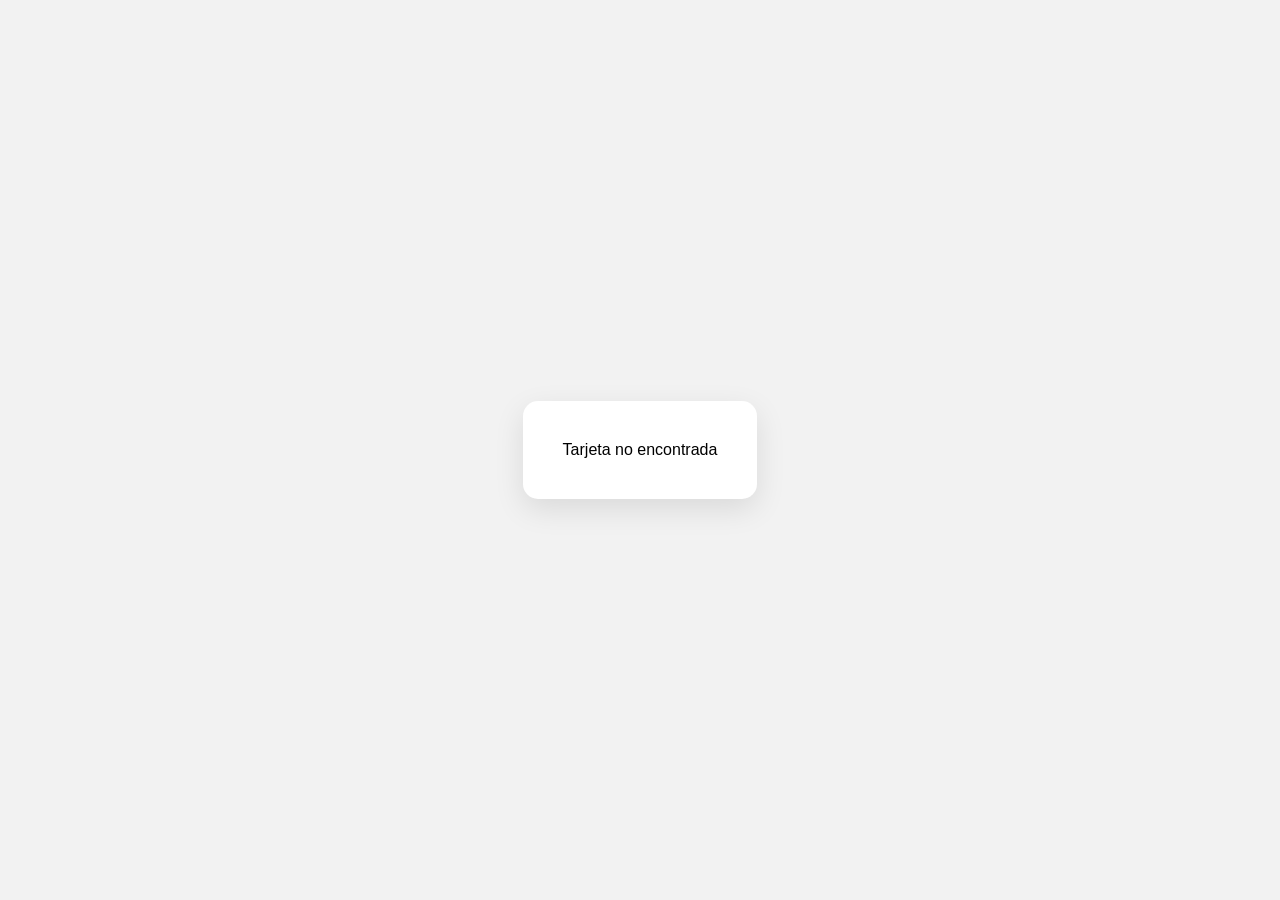
==== index.html @ 9463a4be "Create index.html for displaying user cards Initial HTML structure for a card display with dynamic c" ====
<!DOCTYPE html>
<html lang="es">
<head>
<meta charset="UTF-8">
<title>Tarjeta</title>

<style>
body{
font-family:Arial;
background:#f2f2f2;
display:flex;
justify-content:center;
align-items:center;
height:100vh;
margin:0;
}

.card{
background:white;
padding:40px;
border-radius:15px;
box-shadow:0 10px 30px rgba(0,0,0,0.1);
text-align:center;
}
</style>

</head>

<body>

<div class="card" id="card">
Cargando tarjeta...
</div>

<script>

const personas = {

"001":{
nombre:"Ana",
telefono:"+52 656 1111111"
},

"002":{
nombre:"Maria",
telefono:"+52 656 2222222"
},

"003":{
nombre:"Luisa",
telefono:"+52 656 3333333"
}

}

const params = new URLSearchParams(window.location.search)
const id = params.get("id")

const card = document.getElementById("card")

if(personas[id]){
card.innerHTML = `
<h1>${personas[id].nombre}</h1>
<p>${personas[id].telefono}</p>
`
}else{
card.innerHTML = "Tarjeta no encontrada"
}

</script>

</body>
</html>
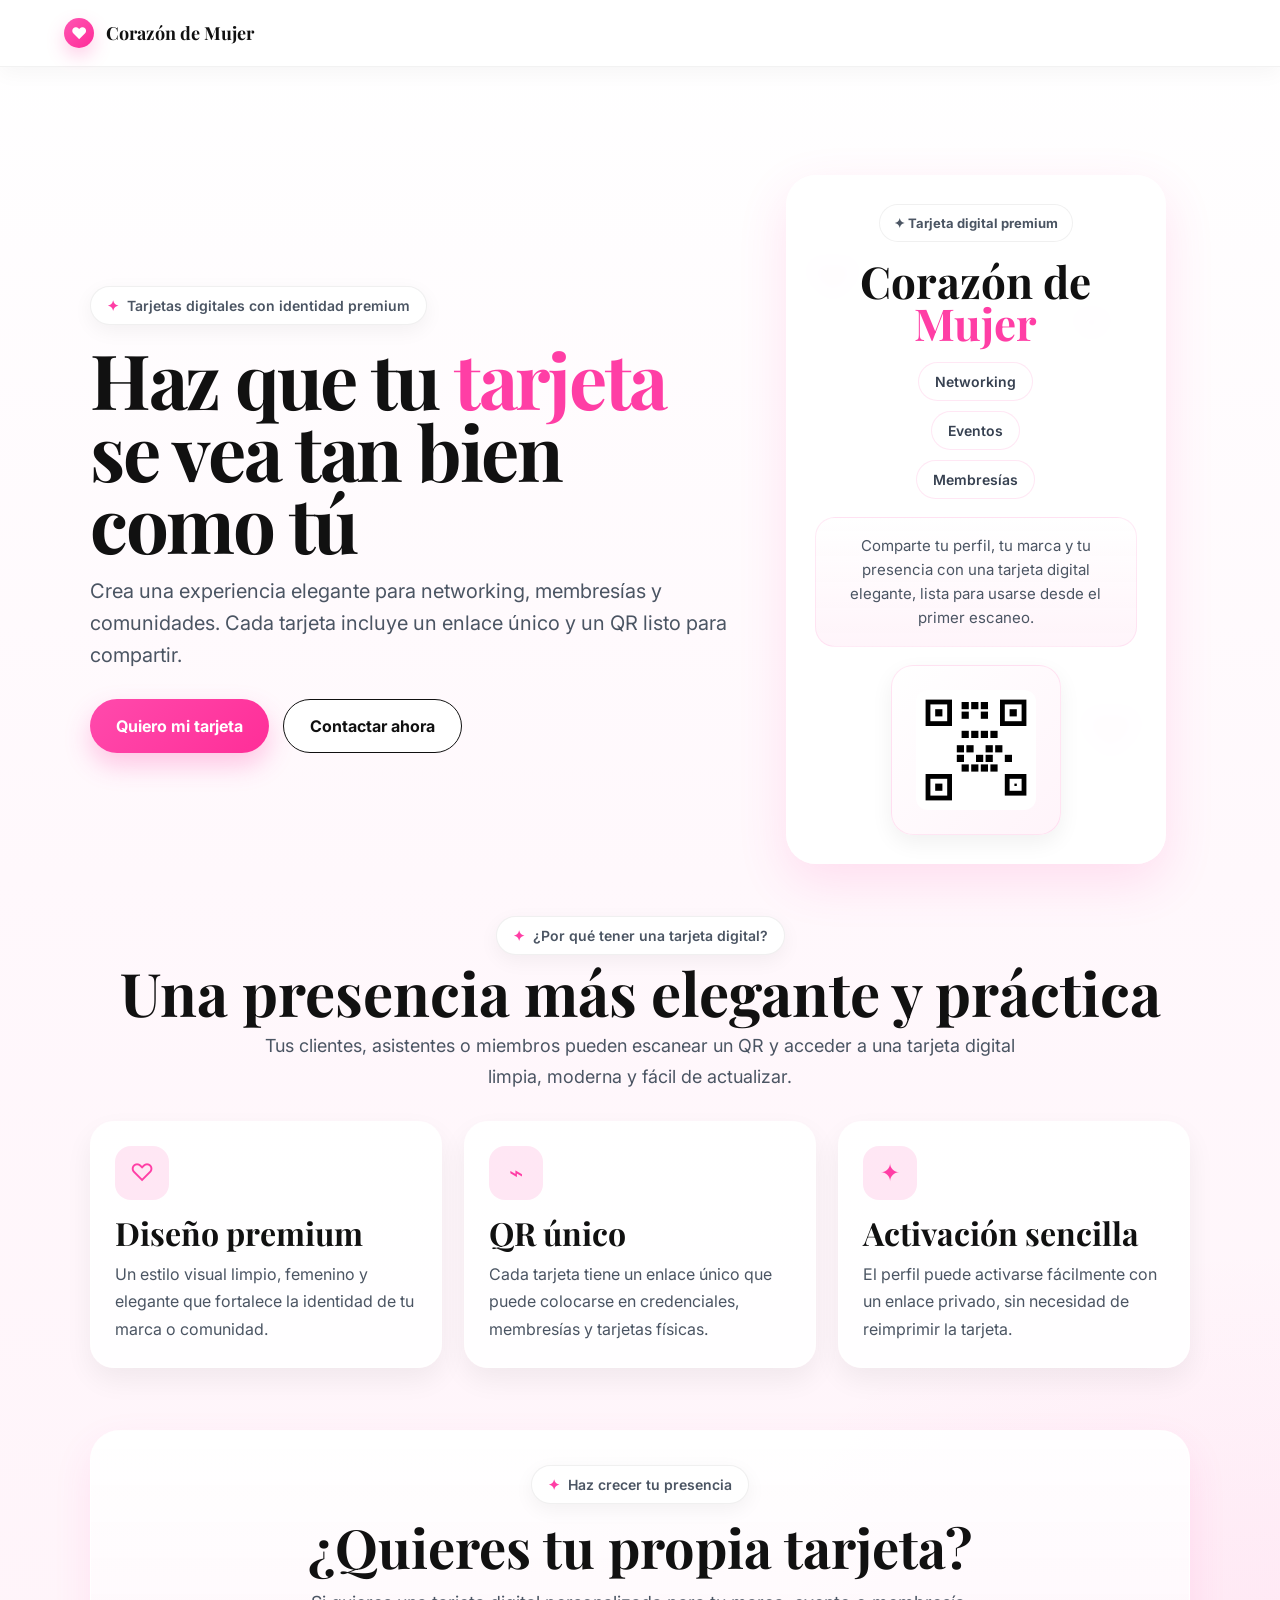
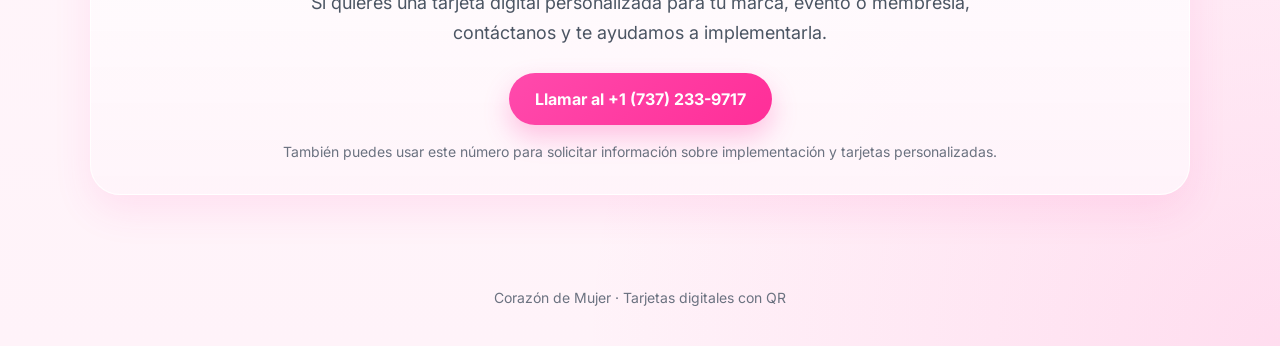
==== commit bc007bf4: "Update index.html with new styles and content" ====
--- a/index.html
+++ b/index.html
@@ -1,73 +1,449 @@
 <!DOCTYPE html>
 <html lang="es">
 <head>
-<meta charset="UTF-8">
-<title>Tarjeta</title>
-
-<style>
-body{
-font-family:Arial;
-background:#f2f2f2;
-display:flex;
-justify-content:center;
-align-items:center;
-height:100vh;
-margin:0;
-}
-
-.card{
-background:white;
-padding:40px;
-border-radius:15px;
-box-shadow:0 10px 30px rgba(0,0,0,0.1);
-text-align:center;
-}
-</style>
-
+  <meta charset="UTF-8" />
+  <meta name="viewport" content="width=device-width, initial-scale=1.0" />
+  <title>Corazón de Mujer | Tarjetas digitales</title>
+  <link rel="stylesheet" href="./style.css" />
+  <style>
+    .landing-hero {
+      padding: 60px 0 24px;
+    }
+
+    .landing-grid {
+      display: grid;
+      grid-template-columns: 1.2fr 0.8fr;
+      gap: 28px;
+      align-items: center;
+    }
+
+    .hero-copy {
+      text-align: left;
+    }
+
+    .hero-copy .eyebrow {
+      margin-bottom: 18px;
+    }
+
+    .hero-copy .hero-title {
+      margin: 0 0 16px;
+    }
+
+    .hero-copy .hero-subtitle {
+      margin: 0;
+      max-width: 640px;
+    }
+
+    .hero-actions {
+      margin-top: 28px;
+      display: flex;
+      flex-wrap: wrap;
+      gap: 14px;
+    }
+
+    .hero-panel {
+      position: relative;
+      min-height: 460px;
+      display: flex;
+      align-items: center;
+      justify-content: center;
+    }
+
+    .floating-heart {
+      position: absolute;
+      font-size: 58px;
+      color: rgba(255, 62, 165, 0.16);
+      user-select: none;
+      pointer-events: none;
+    }
+
+    .heart-1 { top: 10%; left: 10%; }
+    .heart-2 { bottom: 14%; right: 12%; }
+    .heart-3 { top: 18%; right: 18%; font-size: 42px; }
+
+    .preview-card {
+      width: 100%;
+      max-width: 380px;
+      background: rgba(255,255,255,0.92);
+      border: 1px solid rgba(255,255,255,0.9);
+      border-radius: 30px;
+      box-shadow: 0 18px 50px rgba(255, 62, 165, 0.14);
+      padding: 28px;
+      text-align: center;
+      backdrop-filter: blur(10px);
+    }
+
+    .preview-badge {
+      display: inline-flex;
+      align-items: center;
+      gap: 8px;
+      background: white;
+      border: 1px solid rgba(0,0,0,0.06);
+      border-radius: 999px;
+      padding: 10px 14px;
+      font-size: 13px;
+      font-weight: 700;
+      color: #4b5563;
+      margin-bottom: 18px;
+    }
+
+    .preview-name {
+      font-family: 'Playfair Display', serif;
+      font-size: 44px;
+      line-height: 0.95;
+      margin: 0 0 18px;
+    }
+
+    .preview-name .rosa {
+      color: #FF3EA5;
+    }
+
+    .preview-chip-group {
+      display: grid;
+      gap: 10px;
+      justify-items: center;
+      margin-bottom: 18px;
+    }
+
+    .preview-chip {
+      display: inline-flex;
+      align-items: center;
+      justify-content: center;
+      padding: 10px 16px;
+      background: rgba(255,255,255,0.96);
+      border: 1px solid rgba(255, 62, 165, 0.12);
+      border-radius: 999px;
+      color: #374151;
+      font-size: 14px;
+      font-weight: 600;
+    }
+
+    .preview-bio {
+      background: linear-gradient(180deg, rgba(255,255,255,0.98) 0%, rgba(255,244,250,0.96) 100%);
+      border: 1px solid rgba(255, 62, 165, 0.10);
+      border-radius: 20px;
+      padding: 16px;
+      color: #4b5563;
+      font-size: 15px;
+      line-height: 1.6;
+      margin-bottom: 18px;
+    }
+
+    .preview-qr {
+      width: 170px;
+      height: 170px;
+      margin: 0 auto;
+      border-radius: 22px;
+      background:
+        linear-gradient(135deg, rgba(255,255,255,1), rgba(255,244,250,1));
+      border: 1px solid rgba(255, 62, 165, 0.12);
+      display: flex;
+      align-items: center;
+      justify-content: center;
+      box-shadow: 0 8px 22px rgba(0,0,0,0.06);
+      overflow: hidden;
+    }
+
+    .preview-qr svg {
+      width: 120px;
+      height: 120px;
+    }
+
+    .section-block {
+      padding: 28px 0 10px;
+    }
+
+    .section-header {
+      text-align: center;
+      margin-bottom: 28px;
+    }
+
+    .section-title {
+      margin: 8px 0 10px;
+      font-size: clamp(34px, 5vw, 60px);
+      line-height: 0.98;
+    }
+
+    .section-text {
+      margin: 0 auto;
+      max-width: 760px;
+      color: #4b5563;
+      font-size: 18px;
+      line-height: 1.7;
+    }
+
+    .feature-grid {
+      display: grid;
+      grid-template-columns: repeat(3, minmax(0, 1fr));
+      gap: 22px;
+      margin-top: 26px;
+    }
+
+    .feature-card {
+      background: rgba(255,255,255,0.9);
+      border-radius: 24px;
+      padding: 24px;
+      box-shadow: 0 12px 28px rgba(0,0,0,0.06);
+      border: 1px solid rgba(255,255,255,0.9);
+    }
+
+    .feature-icon {
+      width: 54px;
+      height: 54px;
+      border-radius: 16px;
+      background: rgba(255, 62, 165, 0.12);
+      display: flex;
+      align-items: center;
+      justify-content: center;
+      color: #FF3EA5;
+      font-size: 24px;
+      margin-bottom: 16px;
+    }
+
+    .feature-card h3 {
+      margin: 0 0 12px;
+      font-size: 32px;
+      line-height: 1.05;
+    }
+
+    .feature-card p {
+      margin: 0;
+      color: #4b5563;
+      font-size: 16px;
+      line-height: 1.7;
+    }
+
+    .contact-card {
+      margin-top: 24px;
+      background: linear-gradient(180deg, rgba(255,255,255,0.92) 0%, rgba(255,244,250,0.96) 100%);
+      border-radius: 30px;
+      padding: 34px 26px;
+      text-align: center;
+      box-shadow: 0 16px 38px rgba(255, 62, 165, 0.10);
+      border: 1px solid rgba(255,255,255,0.9);
+    }
+
+    .contact-card .eyebrow {
+      margin-bottom: 16px;
+    }
+
+    .contact-card h2 {
+      margin: 0 0 14px;
+      font-size: clamp(34px, 4.5vw, 54px);
+      line-height: 1;
+    }
+
+    .contact-card p {
+      margin: 0 auto 24px;
+      max-width: 700px;
+      color: #4b5563;
+      font-size: 18px;
+      line-height: 1.7;
+    }
+
+    .phone-link {
+      display: inline-flex;
+      align-items: center;
+      justify-content: center;
+      gap: 10px;
+      text-decoration: none;
+    }
+
+    .mini-note {
+      margin-top: 18px;
+      color: #6b7280;
+      font-size: 14px;
+    }
+
+    .site-footer {
+      padding: 24px 20px 40px;
+      text-align: center;
+      color: #6b7280;
+      font-size: 14px;
+    }
+
+    @media (max-width: 960px) {
+      .landing-grid {
+        grid-template-columns: 1fr;
+      }
+
+      .hero-copy {
+        text-align: center;
+      }
+
+      .hero-copy .hero-subtitle {
+        margin: 0 auto;
+      }
+
+      .hero-actions {
+        justify-content: center;
+      }
+
+      .feature-grid {
+        grid-template-columns: 1fr;
+      }
+
+      .hero-panel {
+        min-height: 0;
+      }
+    }
+  </style>
 </head>
-
 <body>
-
-<div class="card" id="card">
-Cargando tarjeta...
-</div>
-
-<script>
-
-const personas = {
-
-"001":{
-nombre:"Ana",
-telefono:"+52 656 1111111"
-},
-
-"002":{
-nombre:"Maria",
-telefono:"+52 656 2222222"
-},
-
-"003":{
-nombre:"Luisa",
-telefono:"+52 656 3333333"
-}
-
-}
-
-const params = new URLSearchParams(window.location.search)
-const id = params.get("id")
-
-const card = document.getElementById("card")
-
-if(personas[id]){
-card.innerHTML = `
-<h1>${personas[id].nombre}</h1>
-<p>${personas[id].telefono}</p>
-`
-}else{
-card.innerHTML = "Tarjeta no encontrada"
-}
-
-</script>
-
+  <div class="page-shell">
+    <header class="site-header">
+      <div class="site-header-inner">
+        <div class="brand">
+          <span class="brand-heart">♥</span>
+          <span class="brand-text">Corazón de Mujer</span>
+        </div>
+      </div>
+    </header>
+
+    <main class="main-wrap">
+      <div class="container">
+        <section class="landing-hero">
+          <div class="landing-grid">
+            <div class="hero-copy">
+              <div class="eyebrow"><span class="spark">✦</span> Tarjetas digitales con identidad premium</div>
+              <h1 class="hero-title">Haz que tu <span class="rosa">tarjeta</span> se vea tan bien como tú</h1>
+              <p class="hero-subtitle">
+                Crea una experiencia elegante para networking, membresías y comunidades.
+                Cada tarjeta incluye un enlace único y un QR listo para compartir.
+              </p>
+
+              <div class="hero-actions">
+                <a class="btn-primary" href="tel:+17372339717">Quiero mi tarjeta</a>
+                <a class="btn-secondary" href="#contacto">Contactar ahora</a>
+              </div>
+            </div>
+
+            <div class="hero-panel">
+              <div class="floating-heart heart-1">♥</div>
+              <div class="floating-heart heart-2">♥</div>
+              <div class="floating-heart heart-3">♥</div>
+
+              <div class="preview-card">
+                <div class="preview-badge">✦ Tarjeta digital premium</div>
+                <h2 class="preview-name">Corazón de <span class="rosa">Mujer</span></h2>
+
+                <div class="preview-chip-group">
+                  <div class="preview-chip">Networking</div>
+                  <div class="preview-chip">Eventos</div>
+                  <div class="preview-chip">Membresías</div>
+                </div>
+
+                <div class="preview-bio">
+                  Comparte tu perfil, tu marca y tu presencia con una tarjeta digital elegante,
+                  lista para usarse desde el primer escaneo.
+                </div>
+
+                <div class="preview-qr" aria-hidden="true">
+                  <svg viewBox="0 0 100 100" fill="none" xmlns="http://www.w3.org/2000/svg">
+                    <rect width="100" height="100" rx="10" fill="white"/>
+                    <rect x="8" y="8" width="22" height="22" fill="black"/>
+                    <rect x="12" y="12" width="14" height="14" fill="white"/>
+                    <rect x="16" y="16" width="6" height="6" fill="black"/>
+
+                    <rect x="70" y="8" width="22" height="22" fill="black"/>
+                    <rect x="74" y="12" width="14" height="14" fill="white"/>
+                    <rect x="78" y="16" width="6" height="6" fill="black"/>
+
+                    <rect x="8" y="70" width="22" height="22" fill="black"/>
+                    <rect x="12" y="74" width="14" height="14" fill="white"/>
+                    <rect x="16" y="78" width="6" height="6" fill="black"/>
+
+                    <rect x="38" y="10" width="6" height="6" fill="black"/>
+                    <rect x="46" y="10" width="6" height="6" fill="black"/>
+                    <rect x="54" y="10" width="6" height="6" fill="black"/>
+                    <rect x="38" y="18" width="6" height="6" fill="black"/>
+                    <rect x="54" y="18" width="6" height="6" fill="black"/>
+
+                    <rect x="38" y="34" width="6" height="6" fill="black"/>
+                    <rect x="46" y="34" width="6" height="6" fill="black"/>
+                    <rect x="54" y="34" width="6" height="6" fill="black"/>
+                    <rect x="62" y="34" width="6" height="6" fill="black"/>
+
+                    <rect x="34" y="46" width="6" height="6" fill="black"/>
+                    <rect x="42" y="46" width="6" height="6" fill="black"/>
+                    <rect x="58" y="46" width="6" height="6" fill="black"/>
+                    <rect x="66" y="46" width="6" height="6" fill="black"/>
+
+                    <rect x="34" y="54" width="6" height="6" fill="black"/>
+                    <rect x="50" y="54" width="6" height="6" fill="black"/>
+                    <rect x="58" y="54" width="6" height="6" fill="black"/>
+                    <rect x="74" y="54" width="6" height="6" fill="black"/>
+
+                    <rect x="38" y="62" width="6" height="6" fill="black"/>
+                    <rect x="46" y="62" width="6" height="6" fill="black"/>
+                    <rect x="54" y="62" width="6" height="6" fill="black"/>
+                    <rect x="62" y="62" width="6" height="6" fill="black"/>
+
+                    <rect x="74" y="70" width="18" height="18" fill="black"/>
+                    <rect x="78" y="74" width="10" height="10" fill="white"/>
+                    <rect x="82" y="78" width="2" height="2" fill="black"/>
+                  </svg>
+                </div>
+              </div>
+            </div>
+          </div>
+        </section>
+
+        <section class="section-block">
+          <div class="section-header">
+            <div class="eyebrow"><span class="spark">✦</span> ¿Por qué tener una tarjeta digital?</div>
+            <h2 class="section-title">Una presencia más <span class="rosa">elegante</span> y práctica</h2>
+            <p class="section-text">
+              Tus clientes, asistentes o miembros pueden escanear un QR y acceder a una tarjeta digital limpia,
+              moderna y fácil de actualizar.
+            </p>
+          </div>
+
+          <div class="feature-grid">
+            <div class="feature-card">
+              <div class="feature-icon">♡</div>
+              <h3>Diseño premium</h3>
+              <p>Un estilo visual limpio, femenino y elegante que fortalece la identidad de tu marca o comunidad.</p>
+            </div>
+
+            <div class="feature-card">
+              <div class="feature-icon">⌁</div>
+              <h3>QR único</h3>
+              <p>Cada tarjeta tiene un enlace único que puede colocarse en credenciales, membresías y tarjetas físicas.</p>
+            </div>
+
+            <div class="feature-card">
+              <div class="feature-icon">✦</div>
+              <h3>Activación sencilla</h3>
+              <p>El perfil puede activarse fácilmente con un enlace privado, sin necesidad de reimprimir la tarjeta.</p>
+            </div>
+          </div>
+        </section>
+
+        <section class="section-block" id="contacto">
+          <div class="contact-card">
+            <div class="eyebrow"><span class="spark">✦</span> Haz crecer tu presencia</div>
+            <h2>¿Quieres tu propia tarjeta?</h2>
+            <p>
+              Si quieres una tarjeta digital personalizada para tu marca, evento o membresía,
+              contáctanos y te ayudamos a implementarla.
+            </p>
+
+            <a class="btn-primary phone-link" href="tel:+17372339717">
+              Llamar al +1 (737) 233-9717
+            </a>
+
+            <div class="mini-note">
+              También puedes usar este número para solicitar información sobre implementación y tarjetas personalizadas.
+            </div>
+          </div>
+        </section>
+      </div>
+    </main>
+
+    <footer class="site-footer">
+      Corazón de Mujer · Tarjetas digitales con QR
+    </footer>
+  </div>
 </body>
 </html>
--- a/style.css
+++ b/style.css
@@ -0,0 +1,425 @@
+@import url('https://fonts.googleapis.com/css2?family=Playfair+Display:wght@400;500;600;700&family=Inter:wght@300;400;500;600;700&display=swap');
+
+:root {
+  --rosa-primary: #FF3EA5;
+  --rosa-light: #FFD1E8;
+  --rosa-soft: #FFF4FA;
+  --rosa-hover: #E6358F;
+  --negro: #111111;
+  --blanco: #FFFFFF;
+  --gris-suave: #F8F8F8;
+  --gris-texto: #666666;
+  --borde: #f3d5e7;
+  --sombra: 0 10px 30px rgba(0, 0, 0, 0.08);
+  --sombra-rosa: 0 20px 40px rgba(255, 62, 165, 0.15);
+  --radius-xl: 24px;
+  --radius-lg: 18px;
+  --radius-md: 14px;
+}
+
+* {
+  box-sizing: border-box;
+}
+
+html {
+  scroll-behavior: smooth;
+}
+
+body {
+  margin: 0;
+  font-family: 'Inter', sans-serif;
+  background:
+    radial-gradient(circle at bottom right, rgba(255, 62, 165, 0.12), transparent 30%),
+    linear-gradient(180deg, #fff 0%, #fff8fc 45%, #fff3f9 100%);
+  color: var(--negro);
+  min-height: 100vh;
+}
+
+h1, h2, h3, h4, h5, h6,
+.font-playfair {
+  font-family: 'Playfair Display', serif;
+}
+
+.page-shell {
+  min-height: 100vh;
+  display: flex;
+  flex-direction: column;
+}
+
+.site-header {
+  position: sticky;
+  top: 0;
+  z-index: 20;
+  background: rgba(255,255,255,0.92);
+  backdrop-filter: blur(12px);
+  border-bottom: 1px solid rgba(0,0,0,0.05);
+  box-shadow: 0 6px 20px rgba(0,0,0,0.04);
+}
+
+.site-header-inner {
+  max-width: 1200px;
+  margin: 0 auto;
+  padding: 18px 24px;
+  display: flex;
+  align-items: center;
+  justify-content: space-between;
+  gap: 20px;
+}
+
+.brand {
+  display: flex;
+  align-items: center;
+  gap: 12px;
+  font-weight: 700;
+  font-size: 18px;
+}
+
+.brand-heart {
+  width: 30px;
+  height: 30px;
+  border-radius: 999px;
+  background: linear-gradient(135deg, #ff56b3 0%, #ff2b98 100%);
+  color: white;
+  display: inline-flex;
+  align-items: center;
+  justify-content: center;
+  font-size: 16px;
+  box-shadow: 0 8px 18px rgba(255, 62, 165, 0.25);
+}
+
+.brand-text {
+  font-family: 'Playfair Display', serif;
+  font-size: 18px;
+}
+
+.main-wrap {
+  flex: 1;
+  width: 100%;
+  padding: 48px 20px 60px;
+}
+
+.container {
+  max-width: 1100px;
+  margin: 0 auto;
+}
+
+.hero-center {
+  text-align: center;
+  margin-bottom: 28px;
+}
+
+.eyebrow {
+  display: inline-flex;
+  align-items: center;
+  gap: 8px;
+  background: white;
+  color: #4b5563;
+  border: 1px solid rgba(0,0,0,0.06);
+  border-radius: 999px;
+  padding: 10px 16px;
+  font-size: 14px;
+  font-weight: 600;
+  box-shadow: 0 6px 20px rgba(0,0,0,0.05);
+}
+
+.eyebrow .spark {
+  color: var(--rosa-primary);
+}
+
+.hero-title {
+  margin: 22px 0 12px;
+  font-size: clamp(40px, 6vw, 76px);
+  line-height: 0.95;
+  letter-spacing: -0.03em;
+}
+
+.hero-title .rosa {
+  color: var(--rosa-primary);
+}
+
+.hero-subtitle {
+  max-width: 760px;
+  margin: 0 auto;
+  color: #4b5563;
+  font-size: 20px;
+  line-height: 1.6;
+}
+
+.card-surface {
+  width: 100%;
+  max-width: 760px;
+  margin: 34px auto 0;
+  background: rgba(255,255,255,0.86);
+  border: 1px solid rgba(255,255,255,0.8);
+  box-shadow: var(--sombra);
+  backdrop-filter: blur(8px);
+  border-radius: 28px;
+  padding: 30px;
+}
+
+.form-card {
+  max-width: 760px;
+}
+
+.profile-card {
+  max-width: 760px;
+  text-align: center;
+}
+
+.form-grid {
+  display: grid;
+  grid-template-columns: 1fr 1fr;
+  gap: 16px;
+}
+
+.form-grid .full {
+  grid-column: 1 / -1;
+}
+
+.label {
+  display: block;
+  margin-bottom: 8px;
+  font-size: 14px;
+  font-weight: 600;
+  color: #374151;
+}
+
+.input,
+.textarea {
+  width: 100%;
+  border: 1px solid var(--borde);
+  background: rgba(255,255,255,0.94);
+  border-radius: 18px;
+  padding: 15px 16px;
+  font-size: 16px;
+  font-family: 'Inter', sans-serif;
+  color: var(--negro);
+  transition: all 0.22s ease;
+  outline: none;
+  box-shadow: inset 0 1px 0 rgba(255,255,255,0.75);
+}
+
+.input:focus,
+.textarea:focus {
+  border-color: rgba(255, 62, 165, 0.5);
+  box-shadow: 0 0 0 4px rgba(255, 62, 165, 0.12);
+}
+
+.textarea {
+  min-height: 120px;
+  resize: vertical;
+}
+
+.actions {
+  display: flex;
+  justify-content: center;
+  margin-top: 10px;
+}
+
+.btn-primary,
+.btn-secondary {
+  appearance: none;
+  border: none;
+  border-radius: 999px;
+  padding: 16px 26px;
+  font-size: 16px;
+  font-weight: 700;
+  cursor: pointer;
+  transition: all 0.25s ease;
+  text-decoration: none;
+  display: inline-flex;
+  align-items: center;
+  justify-content: center;
+  gap: 10px;
+}
+
+.btn-primary {
+  background: linear-gradient(135deg, #ff4aac 0%, #ff2e98 100%);
+  color: white;
+  box-shadow: 0 12px 26px rgba(255, 62, 165, 0.28);
+}
+
+.btn-primary:hover {
+  transform: translateY(-2px);
+  box-shadow: var(--sombra-rosa);
+}
+
+.btn-secondary {
+  background: white;
+  color: #111;
+  border: 1.5px solid #111;
+}
+
+.btn-secondary:hover {
+  transform: translateY(-2px);
+}
+
+.status-msg {
+  margin-top: 18px;
+  text-align: center;
+  min-height: 22px;
+  font-size: 14px;
+  color: #444;
+}
+
+.profile-badge {
+  display: inline-flex;
+  align-items: center;
+  gap: 8px;
+  background: white;
+  border: 1px solid rgba(0,0,0,0.06);
+  border-radius: 999px;
+  padding: 10px 16px;
+  font-size: 14px;
+  font-weight: 600;
+  color: #4b5563;
+  margin-bottom: 20px;
+}
+
+.profile-name {
+  margin: 0;
+  font-size: clamp(38px, 5vw, 68px);
+  line-height: 0.98;
+}
+
+.profile-name .rosa {
+  color: var(--rosa-primary);
+}
+
+.profile-meta {
+  margin-top: 18px;
+  display: grid;
+  gap: 12px;
+  justify-items: center;
+}
+
+.meta-chip {
+  display: inline-flex;
+  align-items: center;
+  gap: 10px;
+  background: rgba(255,255,255,0.94);
+  border: 1px solid rgba(255, 62, 165, 0.14);
+  border-radius: 999px;
+  padding: 12px 18px;
+  color: #374151;
+  font-size: 15px;
+  font-weight: 500;
+  max-width: 100%;
+  word-break: break-word;
+}
+
+.bio-block {
+  margin: 26px auto 0;
+  max-width: 620px;
+  background: linear-gradient(180deg, rgba(255,255,255,0.95) 0%, rgba(255,244,250,0.95) 100%);
+  border: 1px solid rgba(255, 62, 165, 0.12);
+  border-radius: 24px;
+  padding: 20px;
+  color: #4b5563;
+  font-size: 17px;
+  line-height: 1.7;
+}
+
+.qr-wrap {
+  margin-top: 30px;
+  display: flex;
+  flex-direction: column;
+  align-items: center;
+}
+
+.qr-box {
+  background: white;
+  padding: 16px;
+  border-radius: 24px;
+  box-shadow: 0 12px 30px rgba(0,0,0,0.08);
+  display: inline-flex;
+  align-items: center;
+  justify-content: center;
+}
+
+.qr-box img {
+  width: 240px;
+  max-width: 100%;
+  height: auto;
+  display: block;
+  border-radius: 14px;
+}
+
+.card-link {
+  margin-top: 16px;
+  font-size: 14px;
+  color: #6b7280;
+  max-width: 100%;
+  word-break: break-word;
+}
+
+.card-link a {
+  color: var(--rosa-primary);
+  text-decoration: none;
+}
+
+.card-link a:hover {
+  text-decoration: underline;
+}
+
+.dual-actions {
+  margin-top: 22px;
+  display: flex;
+  flex-wrap: wrap;
+  justify-content: center;
+  gap: 14px;
+}
+
+.not-found {
+  text-align: center;
+  padding: 30px;
+}
+
+.not-found h2 {
+  margin: 0 0 10px;
+  font-size: 36px;
+}
+
+.not-found p {
+  margin: 0;
+  color: #666;
+  font-size: 16px;
+}
+
+.footer-note {
+  text-align: center;
+  margin-top: 22px;
+  color: #6b7280;
+  font-size: 13px;
+}
+
+@media (max-width: 768px) {
+  .site-header-inner {
+    padding: 16px 18px;
+  }
+
+  .main-wrap {
+    padding: 28px 14px 40px;
+  }
+
+  .card-surface {
+    padding: 22px 18px;
+    border-radius: 22px;
+  }
+
+  .form-grid {
+    grid-template-columns: 1fr;
+  }
+
+  .hero-subtitle {
+    font-size: 17px;
+  }
+
+  .profile-name {
+    font-size: 46px;
+  }
+
+  .qr-box img {
+    width: 210px;
+  }
+}
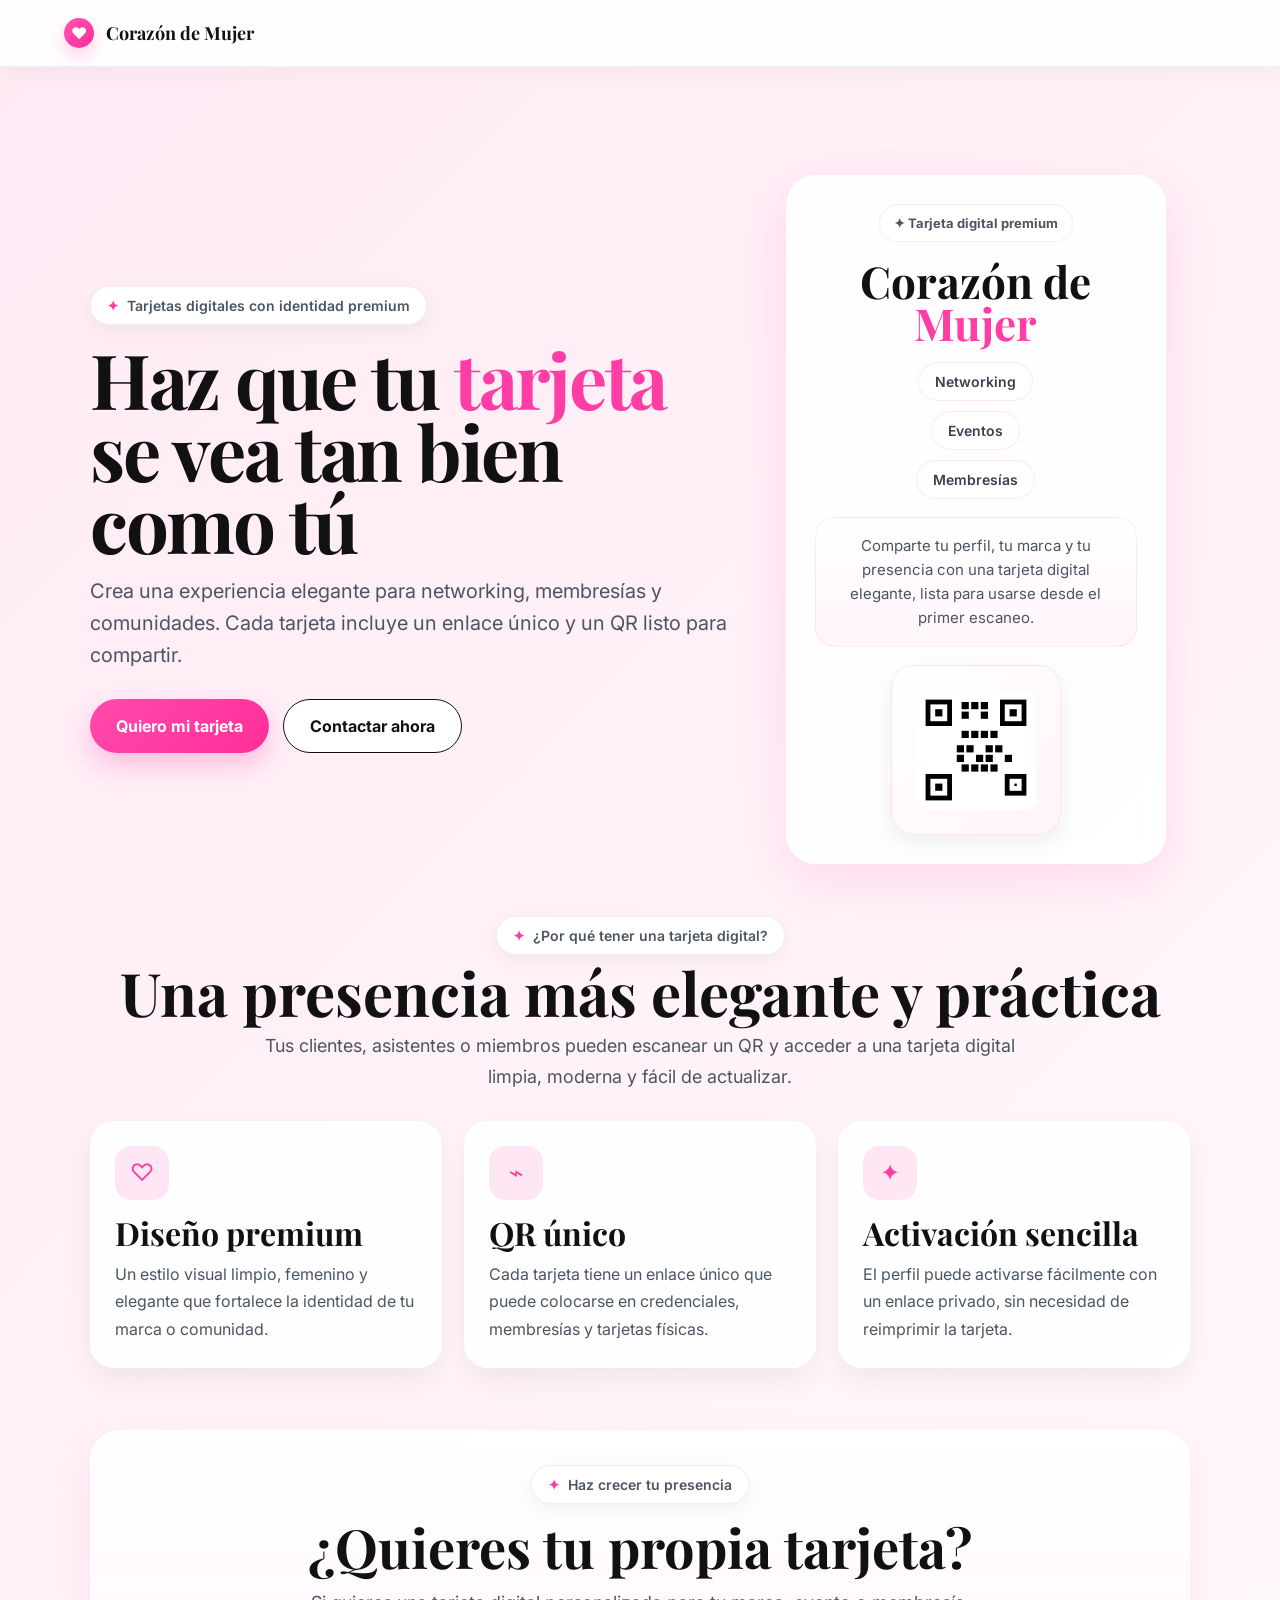
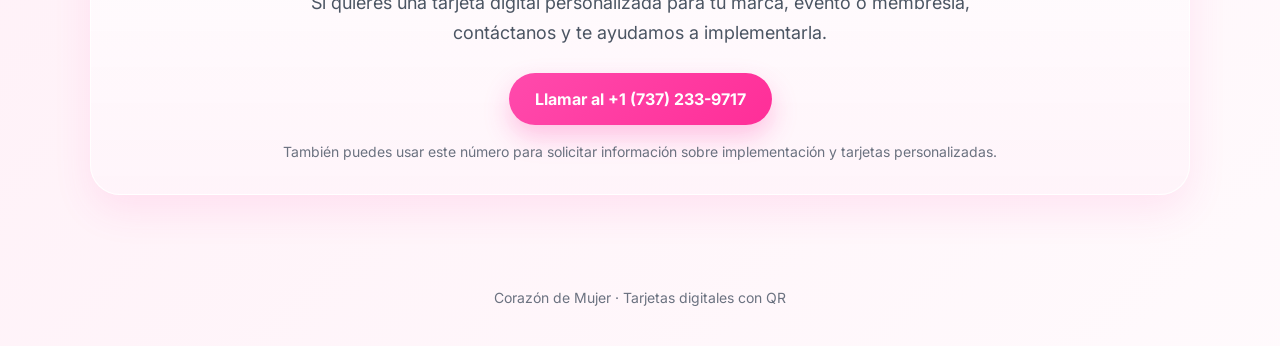
==== commit 95e21587: "Enhance styles and animations in index.html Added animations and improved styles for the landing pag" ====
--- a/index.html
+++ b/index.html
@@ -6,6 +6,56 @@
   <title>Corazón de Mujer | Tarjetas digitales</title>
   <link rel="stylesheet" href="./style.css" />
   <style>
+    /* =========================================
+       ANIMACIONES BASE Y VARIABLES
+       ========================================= */
+    :root {
+      --rosa-brand: #FF3EA5;
+      --transition-smooth: all 0.4s cubic-bezier(0.25, 0.8, 0.25, 1);
+    }
+
+    html {
+      scroll-behavior: smooth;
+    }
+
+    /* Fondo animado sutil */
+    body {
+      background: linear-gradient(-45deg, #ffffff, #fff4fa, #ffffff, #ffeaf4);
+      background-size: 400% 400%;
+      animation: gradientBg 15s ease infinite;
+      overflow-x: hidden; /* Evita scroll horizontal por animaciones */
+    }
+
+    @keyframes gradientBg {
+      0% { background-position: 0% 50%; }
+      50% { background-position: 100% 50%; }
+      100% { background-position: 0% 50%; }
+    }
+
+    /* Animación de levitación */
+    @keyframes float {
+      0% { transform: translateY(0px); }
+      50% { transform: translateY(-15px); }
+      100% { transform: translateY(0px); }
+    }
+
+    /* Clases para animación de scroll (JS) */
+    .reveal {
+      opacity: 0;
+      transform: translateY(40px);
+      transition: all 0.8s cubic-bezier(0.5, 0, 0, 1);
+    }
+    .reveal.active {
+      opacity: 1;
+      transform: translateY(0);
+    }
+    .delay-1 { transition-delay: 0.1s; }
+    .delay-2 { transition-delay: 0.2s; }
+    .delay-3 { transition-delay: 0.3s; }
+
+    /* =========================================
+       ESTILOS ORIGINALES CON MEJORAS
+       ========================================= */
     .landing-hero {
       padding: 60px 0 24px;
     }
@@ -39,6 +89,15 @@
       display: flex;
       flex-wrap: wrap;
       gap: 14px;
+    }
+
+    /* Botones con efecto hover (asegúrate de tener btn-primary en style.css, aquí le damos el hover) */
+    .hero-actions a {
+      transition: var(--transition-smooth);
+    }
+    .hero-actions a:hover {
+      transform: translateY(-3px);
+      box-shadow: 0 10px 20px rgba(255, 62, 165, 0.2);
     }
 
     .hero-panel {
@@ -55,11 +114,13 @@
       color: rgba(255, 62, 165, 0.16);
       user-select: none;
       pointer-events: none;
-    }
-
-    .heart-1 { top: 10%; left: 10%; }
-    .heart-2 { bottom: 14%; right: 12%; }
-    .heart-3 { top: 18%; right: 18%; font-size: 42px; }
+      animation: float 6s ease-in-out infinite;
+      transition: transform 0.2s ease-out; /* Para el parallax JS */
+    }
+
+    .heart-1 { top: 10%; left: 10%; animation-delay: 0s; }
+    .heart-2 { bottom: 14%; right: 12%; animation-delay: 2s; }
+    .heart-3 { top: 18%; right: 18%; font-size: 42px; animation-delay: 4s; }
 
     .preview-card {
       width: 100%;
@@ -71,6 +132,12 @@
       padding: 28px;
       text-align: center;
       backdrop-filter: blur(10px);
+      animation: float 8s ease-in-out infinite; /* Levitación añadida */
+      transition: var(--transition-smooth);
+    }
+
+    .preview-card:hover {
+      box-shadow: 0 25px 60px rgba(255, 62, 165, 0.25);
     }
 
     .preview-badge {
@@ -95,7 +162,7 @@
     }
 
     .preview-name .rosa {
-      color: #FF3EA5;
+      color: var(--rosa-brand);
     }
 
     .preview-chip-group {
@@ -116,6 +183,11 @@
       color: #374151;
       font-size: 14px;
       font-weight: 600;
+      transition: var(--transition-smooth);
+    }
+    .preview-chip:hover {
+      background: rgba(255, 62, 165, 0.05);
+      transform: scale(1.05);
     }
 
     .preview-bio {
@@ -134,14 +206,18 @@
       height: 170px;
       margin: 0 auto;
       border-radius: 22px;
-      background:
-        linear-gradient(135deg, rgba(255,255,255,1), rgba(255,244,250,1));
+      background: linear-gradient(135deg, rgba(255,255,255,1), rgba(255,244,250,1));
       border: 1px solid rgba(255, 62, 165, 0.12);
       display: flex;
       align-items: center;
       justify-content: center;
       box-shadow: 0 8px 22px rgba(0,0,0,0.06);
       overflow: hidden;
+      transition: var(--transition-smooth);
+    }
+    .preview-qr:hover {
+      transform: scale(1.03);
+      box-shadow: 0 12px 30px rgba(255, 62, 165, 0.2);
     }
 
     .preview-qr svg {
@@ -185,6 +261,11 @@
       padding: 24px;
       box-shadow: 0 12px 28px rgba(0,0,0,0.06);
       border: 1px solid rgba(255,255,255,0.9);
+      transition: var(--transition-smooth);
+    }
+    .feature-card:hover {
+      transform: translateY(-8px);
+      box-shadow: 0 20px 40px rgba(255, 62, 165, 0.12);
     }
 
     .feature-icon {
@@ -195,9 +276,13 @@
       display: flex;
       align-items: center;
       justify-content: center;
-      color: #FF3EA5;
+      color: var(--rosa-brand);
       font-size: 24px;
       margin-bottom: 16px;
+      transition: var(--transition-smooth);
+    }
+    .feature-card:hover .feature-icon {
+      transform: scale(1.1) rotate(5deg);
     }
 
     .feature-card h3 {
@@ -221,6 +306,10 @@
       text-align: center;
       box-shadow: 0 16px 38px rgba(255, 62, 165, 0.10);
       border: 1px solid rgba(255,255,255,0.9);
+      transition: var(--transition-smooth);
+    }
+    .contact-card:hover {
+      box-shadow: 0 24px 50px rgba(255, 62, 165, 0.18);
     }
 
     .contact-card .eyebrow {
@@ -247,6 +336,10 @@
       justify-content: center;
       gap: 10px;
       text-decoration: none;
+      transition: var(--transition-smooth);
+    }
+    .phone-link:hover {
+      transform: scale(1.05);
     }
 
     .mini-note {
@@ -266,32 +359,28 @@
       .landing-grid {
         grid-template-columns: 1fr;
       }
-
       .hero-copy {
         text-align: center;
       }
-
       .hero-copy .hero-subtitle {
         margin: 0 auto;
       }
-
       .hero-actions {
         justify-content: center;
       }
-
       .feature-grid {
         grid-template-columns: 1fr;
       }
-
       .hero-panel {
         min-height: 0;
+        margin-top: 40px;
       }
     }
   </style>
 </head>
 <body>
   <div class="page-shell">
-    <header class="site-header">
+    <header class="site-header reveal">
       <div class="site-header-inner">
         <div class="brand">
           <span class="brand-heart">♥</span>
@@ -304,7 +393,7 @@
       <div class="container">
         <section class="landing-hero">
           <div class="landing-grid">
-            <div class="hero-copy">
+            <div class="hero-copy reveal delay-1">
               <div class="eyebrow"><span class="spark">✦</span> Tarjetas digitales con identidad premium</div>
               <h1 class="hero-title">Haz que tu <span class="rosa">tarjeta</span> se vea tan bien como tú</h1>
               <p class="hero-subtitle">
@@ -318,7 +407,7 @@
               </div>
             </div>
 
-            <div class="hero-panel">
+            <div class="hero-panel reveal delay-2">
               <div class="floating-heart heart-1">♥</div>
               <div class="floating-heart heart-2">♥</div>
               <div class="floating-heart heart-3">♥</div>
@@ -344,41 +433,33 @@
                     <rect x="8" y="8" width="22" height="22" fill="black"/>
                     <rect x="12" y="12" width="14" height="14" fill="white"/>
                     <rect x="16" y="16" width="6" height="6" fill="black"/>
-
                     <rect x="70" y="8" width="22" height="22" fill="black"/>
                     <rect x="74" y="12" width="14" height="14" fill="white"/>
                     <rect x="78" y="16" width="6" height="6" fill="black"/>
-
                     <rect x="8" y="70" width="22" height="22" fill="black"/>
                     <rect x="12" y="74" width="14" height="14" fill="white"/>
                     <rect x="16" y="78" width="6" height="6" fill="black"/>
-
                     <rect x="38" y="10" width="6" height="6" fill="black"/>
                     <rect x="46" y="10" width="6" height="6" fill="black"/>
                     <rect x="54" y="10" width="6" height="6" fill="black"/>
                     <rect x="38" y="18" width="6" height="6" fill="black"/>
                     <rect x="54" y="18" width="6" height="6" fill="black"/>
-
                     <rect x="38" y="34" width="6" height="6" fill="black"/>
                     <rect x="46" y="34" width="6" height="6" fill="black"/>
                     <rect x="54" y="34" width="6" height="6" fill="black"/>
                     <rect x="62" y="34" width="6" height="6" fill="black"/>
-
                     <rect x="34" y="46" width="6" height="6" fill="black"/>
                     <rect x="42" y="46" width="6" height="6" fill="black"/>
                     <rect x="58" y="46" width="6" height="6" fill="black"/>
                     <rect x="66" y="46" width="6" height="6" fill="black"/>
-
                     <rect x="34" y="54" width="6" height="6" fill="black"/>
                     <rect x="50" y="54" width="6" height="6" fill="black"/>
                     <rect x="58" y="54" width="6" height="6" fill="black"/>
                     <rect x="74" y="54" width="6" height="6" fill="black"/>
-
                     <rect x="38" y="62" width="6" height="6" fill="black"/>
                     <rect x="46" y="62" width="6" height="6" fill="black"/>
                     <rect x="54" y="62" width="6" height="6" fill="black"/>
                     <rect x="62" y="62" width="6" height="6" fill="black"/>
-
                     <rect x="74" y="70" width="18" height="18" fill="black"/>
                     <rect x="78" y="74" width="10" height="10" fill="white"/>
                     <rect x="82" y="78" width="2" height="2" fill="black"/>
@@ -390,29 +471,28 @@
         </section>
 
         <section class="section-block">
-          <div class="section-header">
+          <div class="section-header reveal">
             <div class="eyebrow"><span class="spark">✦</span> ¿Por qué tener una tarjeta digital?</div>
             <h2 class="section-title">Una presencia más <span class="rosa">elegante</span> y práctica</h2>
             <p class="section-text">
-              Tus clientes, asistentes o miembros pueden escanear un QR y acceder a una tarjeta digital limpia,
-              moderna y fácil de actualizar.
+              Tus clientes, asistentes o miembros pueden escanear un QR y acceder a una tarjeta digital limpia, moderna y fácil de actualizar.
             </p>
           </div>
 
           <div class="feature-grid">
-            <div class="feature-card">
+            <div class="feature-card reveal delay-1">
               <div class="feature-icon">♡</div>
               <h3>Diseño premium</h3>
               <p>Un estilo visual limpio, femenino y elegante que fortalece la identidad de tu marca o comunidad.</p>
             </div>
 
-            <div class="feature-card">
+            <div class="feature-card reveal delay-2">
               <div class="feature-icon">⌁</div>
               <h3>QR único</h3>
               <p>Cada tarjeta tiene un enlace único que puede colocarse en credenciales, membresías y tarjetas físicas.</p>
             </div>
 
-            <div class="feature-card">
+            <div class="feature-card reveal delay-3">
               <div class="feature-icon">✦</div>
               <h3>Activación sencilla</h3>
               <p>El perfil puede activarse fácilmente con un enlace privado, sin necesidad de reimprimir la tarjeta.</p>
@@ -420,13 +500,12 @@
           </div>
         </section>
 
-        <section class="section-block" id="contacto">
+        <section class="section-block reveal" id="contacto">
           <div class="contact-card">
             <div class="eyebrow"><span class="spark">✦</span> Haz crecer tu presencia</div>
             <h2>¿Quieres tu propia tarjeta?</h2>
             <p>
-              Si quieres una tarjeta digital personalizada para tu marca, evento o membresía,
-              contáctanos y te ayudamos a implementarla.
+              Si quieres una tarjeta digital personalizada para tu marca, evento o membresía, contáctanos y te ayudamos a implementarla.
             </p>
 
             <a class="btn-primary phone-link" href="tel:+17372339717">
@@ -441,9 +520,46 @@
       </div>
     </main>
 
-    <footer class="site-footer">
+    <footer class="site-footer reveal">
       Corazón de Mujer · Tarjetas digitales con QR
     </footer>
   </div>
+
+  <script>
+    document.addEventListener('DOMContentLoaded', () => {
+      // 1. ANIMACIONES DE SCROLL (Intersection Observer)
+      const reveals = document.querySelectorAll('.reveal');
+      
+      const revealObserver = new IntersectionObserver((entries, observer) => {
+        entries.forEach(entry => {
+          if (entry.isIntersecting) {
+            entry.target.classList.add('active');
+            observer.unobserve(entry.target); // Dejar de observar una vez animado
+          }
+        });
+      }, {
+        threshold: 0.15, // Activa cuando el 15% del elemento es visible
+        rootMargin: "0px 0px -50px 0px"
+      });
+
+      reveals.forEach(reveal => {
+        revealObserver.observe(reveal);
+      });
+
+      // 2. EFECTO PARALLAX CON EL RATÓN (Solo en pantallas grandes)
+      if (window.innerWidth > 960) {
+        document.addEventListener('mousemove', (e) => {
+          const hearts = document.querySelectorAll('.floating-heart');
+          const x = (e.clientX / window.innerWidth - 0.5) * 2; // Rango de -1 a 1
+          const y = (e.clientY / window.innerHeight - 0.5) * 2;
+
+          hearts.forEach((heart, index) => {
+            const speed = (index + 1) * 15; // Diferente velocidad para cada corazón
+            heart.style.transform = `translate(${x * speed}px, ${y * speed}px)`;
+          });
+        });
+      }
+    });
+  </script>
 </body>
 </html>
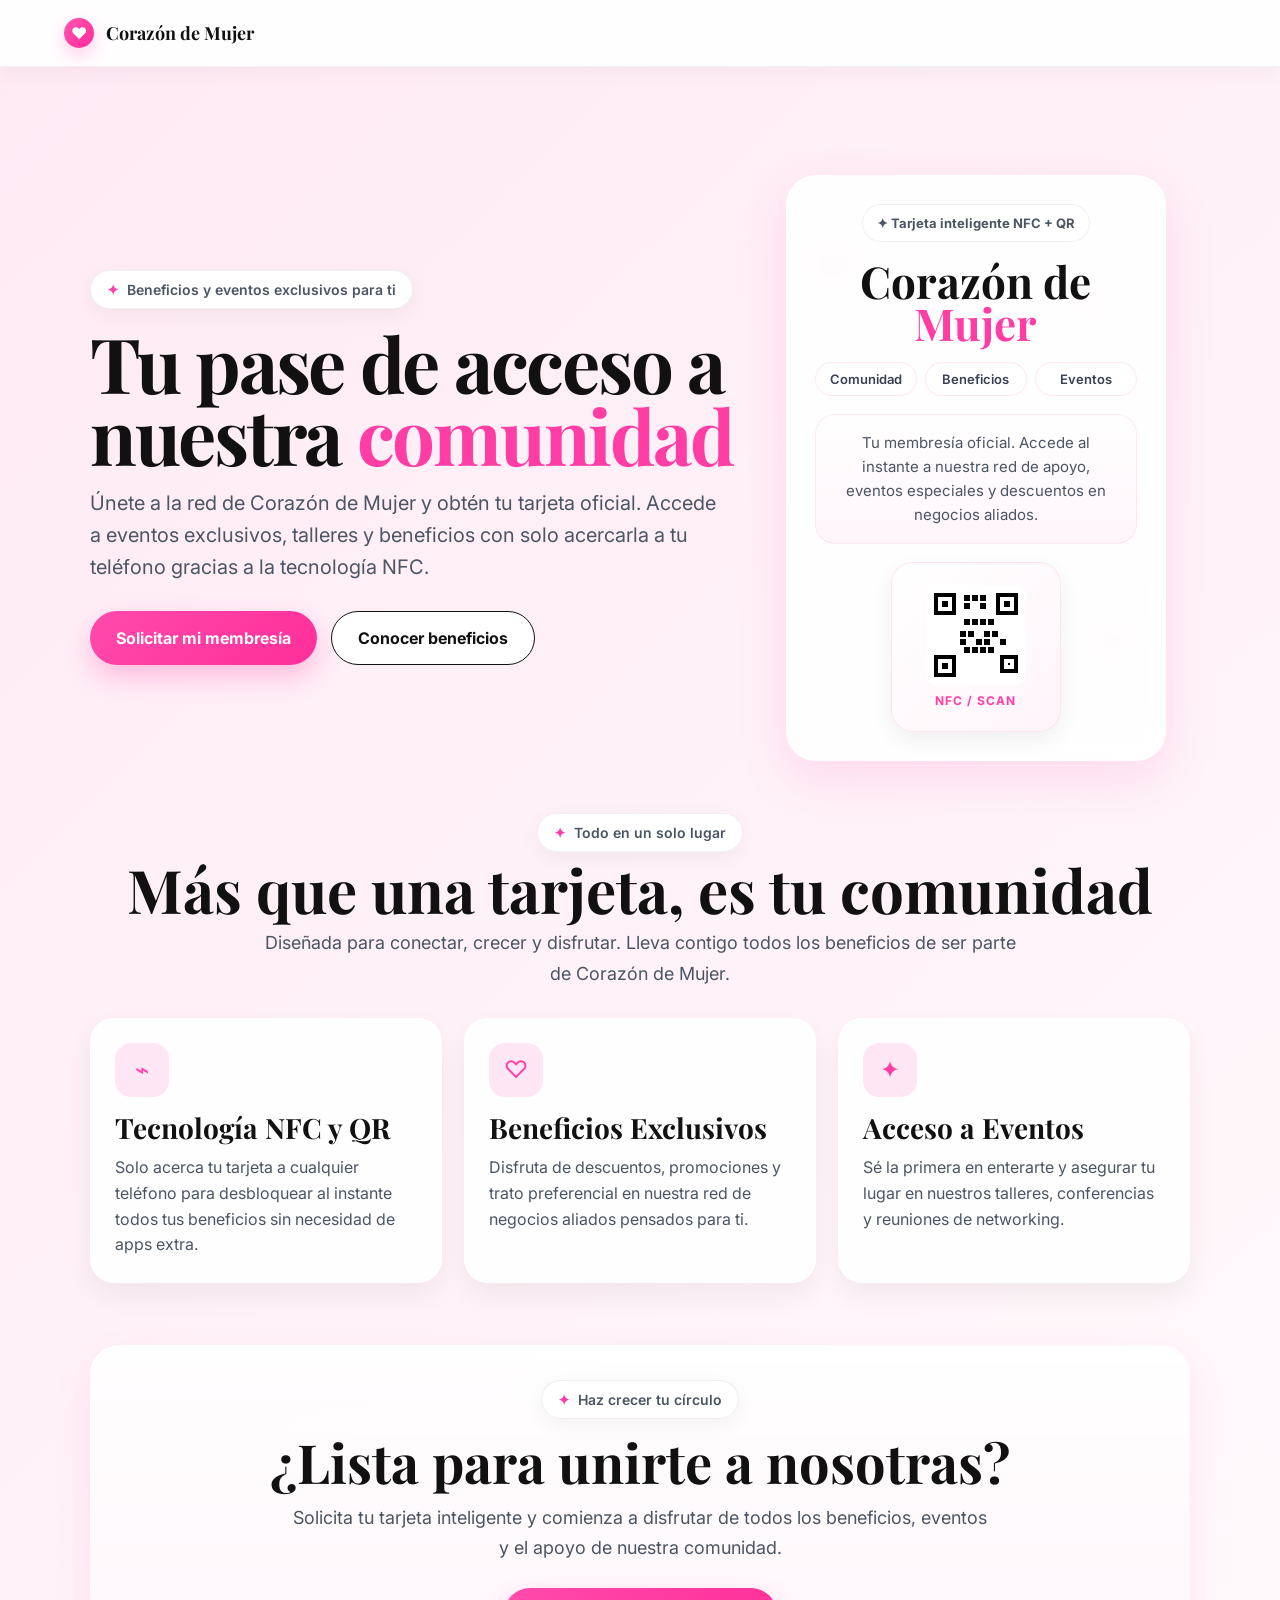
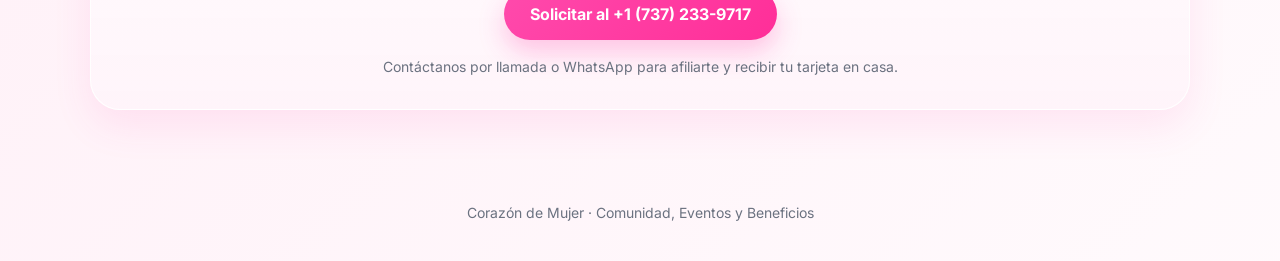
==== commit bc9fcdc9: "Update title and content for community benefits" ====
--- a/index.html
+++ b/index.html
@@ -3,7 +3,7 @@
 <head>
   <meta charset="UTF-8" />
   <meta name="viewport" content="width=device-width, initial-scale=1.0" />
-  <title>Corazón de Mujer | Tarjetas digitales</title>
+  <title>Corazón de Mujer | Comunidad y Beneficios</title>
   <link rel="stylesheet" href="./style.css" />
   <style>
     /* =========================================
@@ -23,7 +23,7 @@
       background: linear-gradient(-45deg, #ffffff, #fff4fa, #ffffff, #ffeaf4);
       background-size: 400% 400%;
       animation: gradientBg 15s ease infinite;
-      overflow-x: hidden; /* Evita scroll horizontal por animaciones */
+      overflow-x: hidden;
     }
 
     @keyframes gradientBg {
@@ -54,7 +54,7 @@
     .delay-3 { transition-delay: 0.3s; }
 
     /* =========================================
-       ESTILOS ORIGINALES CON MEJORAS
+       ESTILOS
        ========================================= */
     .landing-hero {
       padding: 60px 0 24px;
@@ -91,7 +91,6 @@
       gap: 14px;
     }
 
-    /* Botones con efecto hover (asegúrate de tener btn-primary en style.css, aquí le damos el hover) */
     .hero-actions a {
       transition: var(--transition-smooth);
     }
@@ -115,7 +114,7 @@
       user-select: none;
       pointer-events: none;
       animation: float 6s ease-in-out infinite;
-      transition: transform 0.2s ease-out; /* Para el parallax JS */
+      transition: transform 0.2s ease-out;
     }
 
     .heart-1 { top: 10%; left: 10%; animation-delay: 0s; }
@@ -132,7 +131,7 @@
       padding: 28px;
       text-align: center;
       backdrop-filter: blur(10px);
-      animation: float 8s ease-in-out infinite; /* Levitación añadida */
+      animation: float 8s ease-in-out infinite;
       transition: var(--transition-smooth);
     }
 
@@ -167,8 +166,8 @@
 
     .preview-chip-group {
       display: grid;
-      gap: 10px;
-      justify-items: center;
+      grid-template-columns: repeat(3, 1fr);
+      gap: 8px;
       margin-bottom: 18px;
     }
 
@@ -176,12 +175,12 @@
       display: inline-flex;
       align-items: center;
       justify-content: center;
-      padding: 10px 16px;
+      padding: 8px 12px;
       background: rgba(255,255,255,0.96);
       border: 1px solid rgba(255, 62, 165, 0.12);
       border-radius: 999px;
       color: #374151;
-      font-size: 14px;
+      font-size: 13px;
       font-weight: 600;
       transition: var(--transition-smooth);
     }
@@ -209,20 +208,31 @@
       background: linear-gradient(135deg, rgba(255,255,255,1), rgba(255,244,250,1));
       border: 1px solid rgba(255, 62, 165, 0.12);
       display: flex;
+      flex-direction: column;
       align-items: center;
       justify-content: center;
       box-shadow: 0 8px 22px rgba(0,0,0,0.06);
       overflow: hidden;
       transition: var(--transition-smooth);
-    }
+      position: relative;
+    }
+    
+    .nfc-text {
+      font-size: 12px;
+      font-weight: bold;
+      color: var(--rosa-brand);
+      margin-top: 8px;
+      letter-spacing: 1px;
+    }
+
     .preview-qr:hover {
       transform: scale(1.03);
       box-shadow: 0 12px 30px rgba(255, 62, 165, 0.2);
     }
 
     .preview-qr svg {
-      width: 120px;
-      height: 120px;
+      width: 100px;
+      height: 100px;
     }
 
     .section-block {
@@ -287,15 +297,15 @@
 
     .feature-card h3 {
       margin: 0 0 12px;
-      font-size: 32px;
-      line-height: 1.05;
+      font-size: 28px;
+      line-height: 1.1;
     }
 
     .feature-card p {
       margin: 0;
       color: #4b5563;
       font-size: 16px;
-      line-height: 1.7;
+      line-height: 1.6;
     }
 
     .contact-card {
@@ -394,16 +404,15 @@
         <section class="landing-hero">
           <div class="landing-grid">
             <div class="hero-copy reveal delay-1">
-              <div class="eyebrow"><span class="spark">✦</span> Tarjetas digitales con identidad premium</div>
-              <h1 class="hero-title">Haz que tu <span class="rosa">tarjeta</span> se vea tan bien como tú</h1>
+              <div class="eyebrow"><span class="spark">✦</span> Beneficios y eventos exclusivos para ti</div>
+              <h1 class="hero-title">Tu pase de acceso a nuestra <span class="rosa">comunidad</span></h1>
               <p class="hero-subtitle">
-                Crea una experiencia elegante para networking, membresías y comunidades.
-                Cada tarjeta incluye un enlace único y un QR listo para compartir.
+                Únete a la red de Corazón de Mujer y obtén tu tarjeta oficial. Accede a eventos exclusivos, talleres y beneficios con solo acercarla a tu teléfono gracias a la tecnología NFC.
               </p>
 
               <div class="hero-actions">
-                <a class="btn-primary" href="tel:+17372339717">Quiero mi tarjeta</a>
-                <a class="btn-secondary" href="#contacto">Contactar ahora</a>
+                <a class="btn-primary" href="#contacto">Solicitar mi membresía</a>
+                <a class="btn-secondary" href="#beneficios">Conocer beneficios</a>
               </div>
             </div>
 
@@ -413,18 +422,17 @@
               <div class="floating-heart heart-3">♥</div>
 
               <div class="preview-card">
-                <div class="preview-badge">✦ Tarjeta digital premium</div>
+                <div class="preview-badge">✦ Tarjeta inteligente NFC + QR</div>
                 <h2 class="preview-name">Corazón de <span class="rosa">Mujer</span></h2>
 
                 <div class="preview-chip-group">
-                  <div class="preview-chip">Networking</div>
+                  <div class="preview-chip">Comunidad</div>
+                  <div class="preview-chip">Beneficios</div>
                   <div class="preview-chip">Eventos</div>
-                  <div class="preview-chip">Membresías</div>
                 </div>
 
                 <div class="preview-bio">
-                  Comparte tu perfil, tu marca y tu presencia con una tarjeta digital elegante,
-                  lista para usarse desde el primer escaneo.
+                  Tu membresía oficial. Accede al instante a nuestra red de apoyo, eventos especiales y descuentos en negocios aliados.
                 </div>
 
                 <div class="preview-qr" aria-hidden="true">
@@ -464,56 +472,57 @@
                     <rect x="78" y="74" width="10" height="10" fill="white"/>
                     <rect x="82" y="78" width="2" height="2" fill="black"/>
                   </svg>
+                  <div class="nfc-text">NFC / SCAN</div>
                 </div>
               </div>
             </div>
           </div>
         </section>
 
-        <section class="section-block">
+        <section class="section-block" id="beneficios">
           <div class="section-header reveal">
-            <div class="eyebrow"><span class="spark">✦</span> ¿Por qué tener una tarjeta digital?</div>
-            <h2 class="section-title">Una presencia más <span class="rosa">elegante</span> y práctica</h2>
+            <div class="eyebrow"><span class="spark">✦</span> Todo en un solo lugar</div>
+            <h2 class="section-title">Más que una tarjeta, es tu <span class="rosa">comunidad</span></h2>
             <p class="section-text">
-              Tus clientes, asistentes o miembros pueden escanear un QR y acceder a una tarjeta digital limpia, moderna y fácil de actualizar.
+              Diseñada para conectar, crecer y disfrutar. Lleva contigo todos los beneficios de ser parte de Corazón de Mujer.
             </p>
           </div>
 
           <div class="feature-grid">
             <div class="feature-card reveal delay-1">
+              <div class="feature-icon">⌁</div>
+              <h3>Tecnología NFC y QR</h3>
+              <p>Solo acerca tu tarjeta a cualquier teléfono para desbloquear al instante todos tus beneficios sin necesidad de apps extra.</p>
+            </div>
+
+            <div class="feature-card reveal delay-2">
               <div class="feature-icon">♡</div>
-              <h3>Diseño premium</h3>
-              <p>Un estilo visual limpio, femenino y elegante que fortalece la identidad de tu marca o comunidad.</p>
-            </div>
-
-            <div class="feature-card reveal delay-2">
-              <div class="feature-icon">⌁</div>
-              <h3>QR único</h3>
-              <p>Cada tarjeta tiene un enlace único que puede colocarse en credenciales, membresías y tarjetas físicas.</p>
+              <h3>Beneficios Exclusivos</h3>
+              <p>Disfruta de descuentos, promociones y trato preferencial en nuestra red de negocios aliados pensados para ti.</p>
             </div>
 
             <div class="feature-card reveal delay-3">
               <div class="feature-icon">✦</div>
-              <h3>Activación sencilla</h3>
-              <p>El perfil puede activarse fácilmente con un enlace privado, sin necesidad de reimprimir la tarjeta.</p>
+              <h3>Acceso a Eventos</h3>
+              <p>Sé la primera en enterarte y asegurar tu lugar en nuestros talleres, conferencias y reuniones de networking.</p>
             </div>
           </div>
         </section>
 
         <section class="section-block reveal" id="contacto">
           <div class="contact-card">
-            <div class="eyebrow"><span class="spark">✦</span> Haz crecer tu presencia</div>
-            <h2>¿Quieres tu propia tarjeta?</h2>
+            <div class="eyebrow"><span class="spark">✦</span> Haz crecer tu círculo</div>
+            <h2>¿Lista para unirte a nosotras?</h2>
             <p>
-              Si quieres una tarjeta digital personalizada para tu marca, evento o membresía, contáctanos y te ayudamos a implementarla.
+              Solicita tu tarjeta inteligente y comienza a disfrutar de todos los beneficios, eventos y el apoyo de nuestra comunidad.
             </p>
 
             <a class="btn-primary phone-link" href="tel:+17372339717">
-              Llamar al +1 (737) 233-9717
+              Solicitar al +1 (737) 233-9717
             </a>
 
             <div class="mini-note">
-              También puedes usar este número para solicitar información sobre implementación y tarjetas personalizadas.
+              Contáctanos por llamada o WhatsApp para afiliarte y recibir tu tarjeta en casa.
             </div>
           </div>
         </section>
@@ -521,24 +530,24 @@
     </main>
 
     <footer class="site-footer reveal">
-      Corazón de Mujer · Tarjetas digitales con QR
+      Corazón de Mujer · Comunidad, Eventos y Beneficios
     </footer>
   </div>
 
   <script>
     document.addEventListener('DOMContentLoaded', () => {
-      // 1. ANIMACIONES DE SCROLL (Intersection Observer)
+      // 1. ANIMACIONES DE SCROLL
       const reveals = document.querySelectorAll('.reveal');
       
       const revealObserver = new IntersectionObserver((entries, observer) => {
         entries.forEach(entry => {
           if (entry.isIntersecting) {
             entry.target.classList.add('active');
-            observer.unobserve(entry.target); // Dejar de observar una vez animado
+            observer.unobserve(entry.target);
           }
         });
       }, {
-        threshold: 0.15, // Activa cuando el 15% del elemento es visible
+        threshold: 0.15,
         rootMargin: "0px 0px -50px 0px"
       });
 
@@ -546,15 +555,15 @@
         revealObserver.observe(reveal);
       });
 
-      // 2. EFECTO PARALLAX CON EL RATÓN (Solo en pantallas grandes)
+      // 2. EFECTO PARALLAX CON EL RATÓN
       if (window.innerWidth > 960) {
         document.addEventListener('mousemove', (e) => {
           const hearts = document.querySelectorAll('.floating-heart');
-          const x = (e.clientX / window.innerWidth - 0.5) * 2; // Rango de -1 a 1
+          const x = (e.clientX / window.innerWidth - 0.5) * 2;
           const y = (e.clientY / window.innerHeight - 0.5) * 2;
 
           hearts.forEach((heart, index) => {
-            const speed = (index + 1) * 15; // Diferente velocidad para cada corazón
+            const speed = (index + 1) * 15;
             heart.style.transform = `translate(${x * speed}px, ${y * speed}px)`;
           });
         });
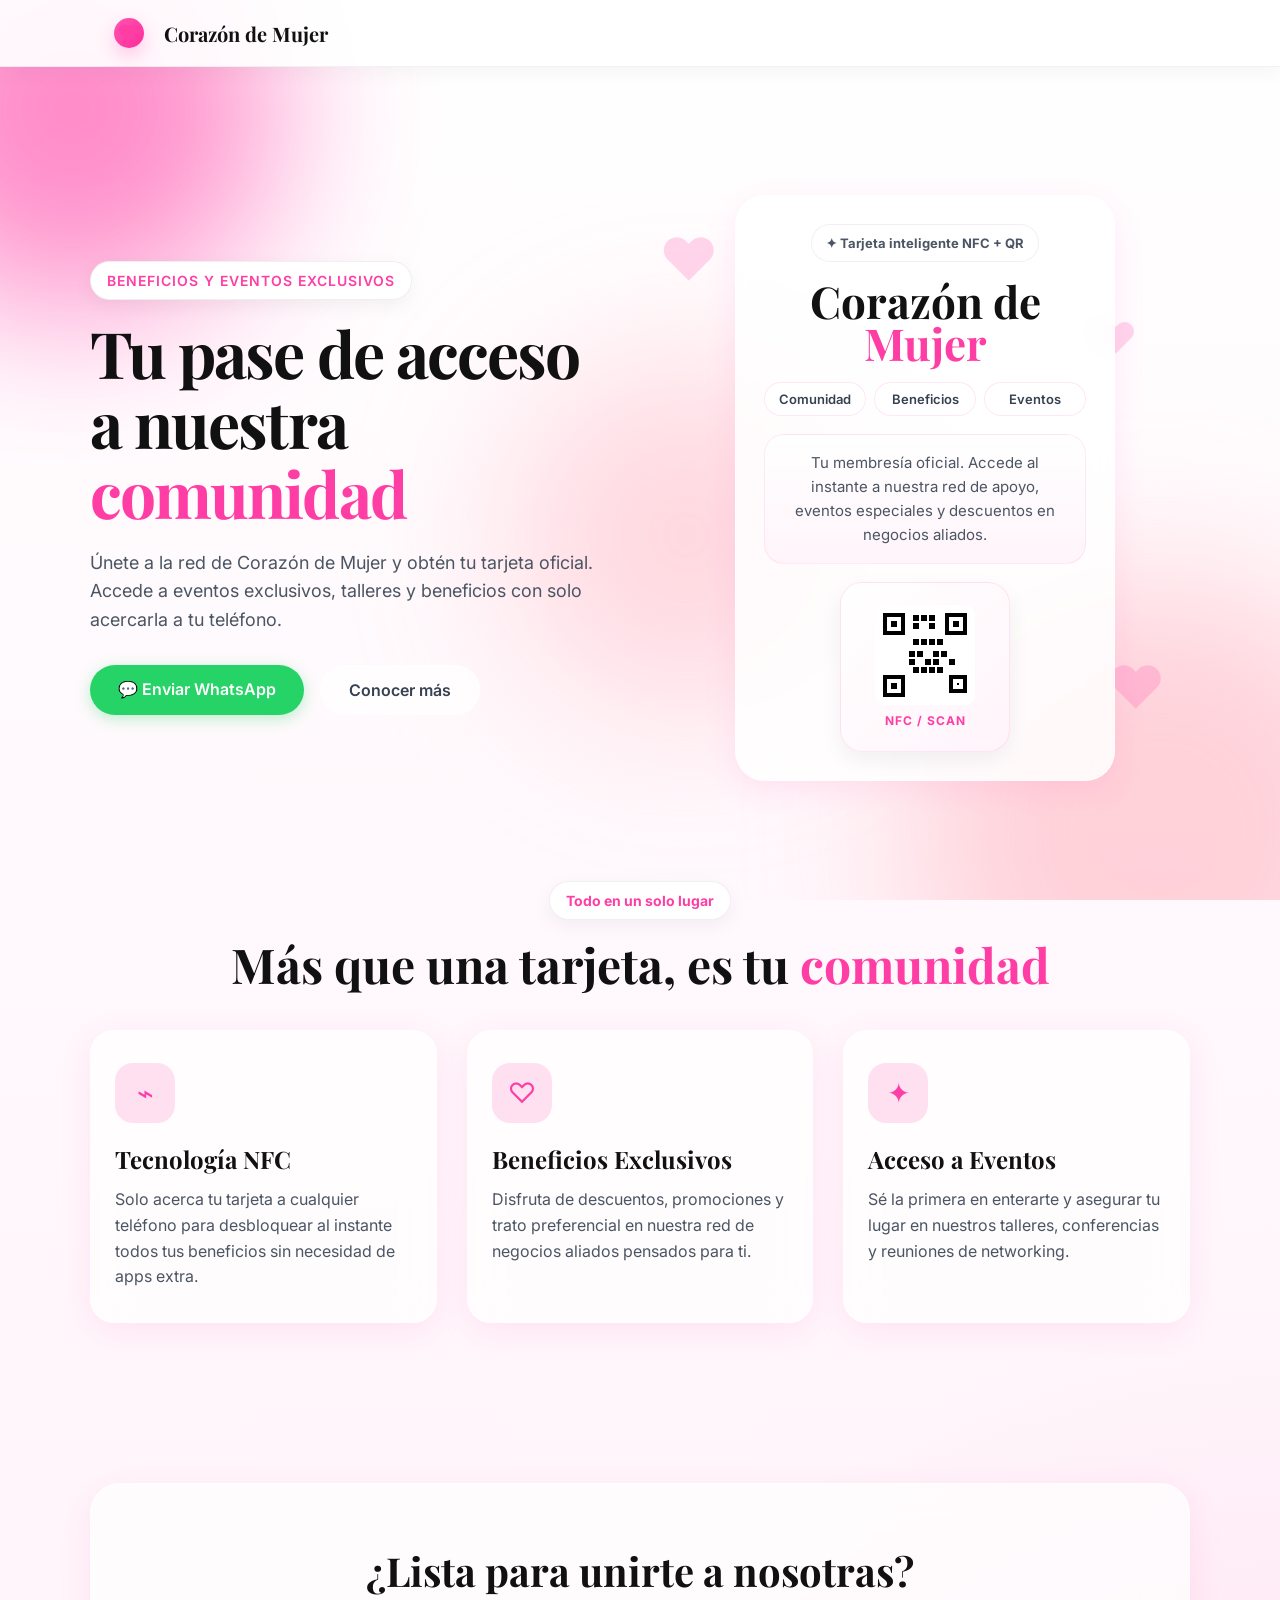
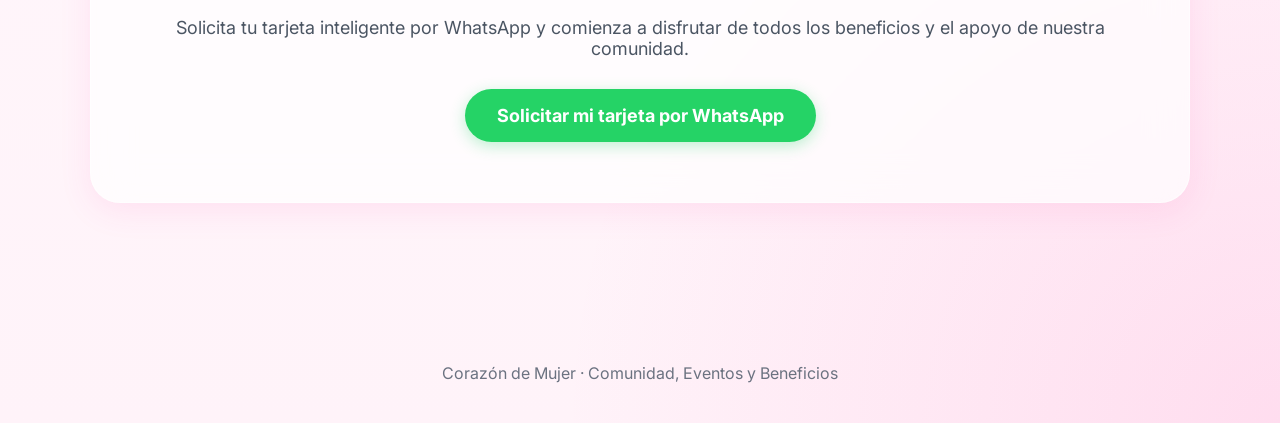
==== commit 7fbec022: "Refactor styles and layout in index.html Updated styles and structure for improved layout and aesthe" ====
--- a/index.html
+++ b/index.html
@@ -7,135 +7,205 @@
   <link rel="stylesheet" href="./style.css" />
   <style>
     /* =========================================
-       ANIMACIONES BASE Y VARIABLES
+       VARIABLES Y RESET
        ========================================= */
     :root {
       --rosa-brand: #FF3EA5;
       --transition-smooth: all 0.4s cubic-bezier(0.25, 0.8, 0.25, 1);
-    }
-
-    html {
-      scroll-behavior: smooth;
-    }
-
-    /* Fondo animado sutil */
+      --glass-bg: rgba(255, 255, 255, 0.7);
+      --glass-border: rgba(255, 255, 255, 0.5);
+      --glass-shadow: 0 8px 32px 0 rgba(255, 62, 165, 0.1);
+    }
+
+    html { scroll-behavior: smooth; }
+
     body {
-      background: linear-gradient(-45deg, #ffffff, #fff4fa, #ffffff, #ffeaf4);
-      background-size: 400% 400%;
-      animation: gradientBg 15s ease infinite;
+      background-color: #fdfbfb;
       overflow-x: hidden;
-    }
-
-    @keyframes gradientBg {
-      0% { background-position: 0% 50%; }
-      50% { background-position: 100% 50%; }
-      100% { background-position: 0% 50%; }
-    }
-
-    /* Animación de levitación */
+      position: relative;
+      margin: 0;
+    }
+
+    /* =========================================
+       ANIMACIONES DE FONDO (BLOBS)
+       ========================================= */
+    .bg-shapes {
+      position: fixed;
+      top: 0; left: 0; width: 100vw; height: 100vh;
+      z-index: -1;
+      overflow: hidden;
+      pointer-events: none;
+    }
+
+    .blob {
+      position: absolute;
+      filter: blur(80px);
+      opacity: 0.6;
+      animation: moveBlobs 20s infinite alternate cubic-bezier(0.4, 0, 0.2, 1);
+      border-radius: 50%;
+    }
+
+    .blob-1 {
+      width: 400px; height: 400px;
+      background: #FF3EA5;
+      top: -10%; left: -10%;
+    }
+
+    .blob-2 {
+      width: 500px; height: 500px;
+      background: #ffb6c1;
+      bottom: -20%; right: -10%;
+      animation-delay: -5s;
+    }
+
+    .blob-3 {
+      width: 350px; height: 350px;
+      background: #ffc0cb;
+      top: 40%; left: 40%;
+      animation-delay: -10s;
+    }
+
+    @keyframes moveBlobs {
+      0% { transform: translate(0, 0) scale(1); }
+      33% { transform: translate(15vw, 10vh) scale(1.1); }
+      66% { transform: translate(-5vw, 20vh) scale(0.9); }
+      100% { transform: translate(10vw, -10vh) scale(1.2); }
+    }
+
+    /* Animación de levitación general */
     @keyframes float {
       0% { transform: translateY(0px); }
       50% { transform: translateY(-15px); }
       100% { transform: translateY(0px); }
     }
 
-    /* Clases para animación de scroll (JS) */
+    /* Animación Reveal de Scroll */
     .reveal {
       opacity: 0;
       transform: translateY(40px);
       transition: all 0.8s cubic-bezier(0.5, 0, 0, 1);
     }
-    .reveal.active {
-      opacity: 1;
-      transform: translateY(0);
-    }
+    .reveal.active { opacity: 1; transform: translateY(0); }
     .delay-1 { transition-delay: 0.1s; }
     .delay-2 { transition-delay: 0.2s; }
     .delay-3 { transition-delay: 0.3s; }
 
     /* =========================================
-       ESTILOS
+       ESTRUCTURA PRINCIPAL Y COMPONENTES
        ========================================= */
     .landing-hero {
-      padding: 60px 0 24px;
+      padding: 80px 0 40px;
+      position: relative;
     }
 
     .landing-grid {
       display: grid;
-      grid-template-columns: 1.2fr 0.8fr;
-      gap: 28px;
+      grid-template-columns: 1fr 1fr; /* Mejor balance 50/50 */
+      gap: 40px;
       align-items: center;
     }
 
-    .hero-copy {
-      text-align: left;
-    }
-
+    .hero-copy { text-align: left; }
     .hero-copy .eyebrow {
       margin-bottom: 18px;
+      font-weight: 600;
+      letter-spacing: 1px;
+      text-transform: uppercase;
+      font-size: 14px;
+      color: var(--rosa-brand);
     }
 
     .hero-copy .hero-title {
-      margin: 0 0 16px;
+      margin: 0 0 20px;
+      font-size: clamp(40px, 6vw, 64px);
+      line-height: 1.1;
     }
 
     .hero-copy .hero-subtitle {
-      margin: 0;
-      max-width: 640px;
+      margin: 0 0 30px;
+      font-size: 18px;
+      line-height: 1.6;
+      color: #4b5563;
+      max-width: 540px;
     }
 
     .hero-actions {
-      margin-top: 28px;
       display: flex;
       flex-wrap: wrap;
-      gap: 14px;
+      gap: 16px;
     }
 
     .hero-actions a {
+      padding: 14px 28px;
+      border-radius: 999px;
+      font-weight: 600;
+      text-decoration: none;
       transition: var(--transition-smooth);
     }
-    .hero-actions a:hover {
+
+    /* Botón adaptado para WhatsApp */
+    .btn-whatsapp {
+      background-color: #25D366; /* Color oficial de WhatsApp */
+      color: white;
+      box-shadow: 0 4px 15px rgba(37, 211, 102, 0.3);
+    }
+    .btn-whatsapp:hover {
+      background-color: #20bd5a;
       transform: translateY(-3px);
-      box-shadow: 0 10px 20px rgba(255, 62, 165, 0.2);
+      box-shadow: 0 8px 25px rgba(37, 211, 102, 0.4);
+    }
+
+    .btn-secondary {
+      background: var(--glass-bg);
+      backdrop-filter: blur(10px);
+      border: 1px solid var(--glass-border);
+      color: #374151;
+    }
+    .btn-secondary:hover {
+      background: white;
+      transform: translateY(-3px);
     }
 
     .hero-panel {
       position: relative;
-      min-height: 460px;
       display: flex;
       align-items: center;
       justify-content: center;
     }
 
+    /* Corazones flotantes interactivos */
     .floating-heart {
       position: absolute;
       font-size: 58px;
-      color: rgba(255, 62, 165, 0.16);
+      color: rgba(255, 62, 165, 0.2);
       user-select: none;
       pointer-events: none;
       animation: float 6s ease-in-out infinite;
-      transition: transform 0.2s ease-out;
-    }
-
-    .heart-1 { top: 10%; left: 10%; animation-delay: 0s; }
-    .heart-2 { bottom: 14%; right: 12%; animation-delay: 2s; }
-    .heart-3 { top: 18%; right: 18%; font-size: 42px; animation-delay: 4s; }
-
+      z-index: -1;
+    }
+    .heart-1 { top: 5%; left: 0%; animation-delay: 0s; }
+    .heart-2 { bottom: 10%; right: 5%; animation-delay: 2s; }
+    .heart-3 { top: 20%; right: 10%; font-size: 42px; animation-delay: 4s; }
+
+    /* Estilos inalterados de tu Preview Card + Glassmorphism */
     .preview-card {
       width: 100%;
       max-width: 380px;
-      background: rgba(255,255,255,0.92);
-      border: 1px solid rgba(255,255,255,0.9);
+      background: rgba(255,255,255,0.85); /* Ligeramente más translúcida para el Glassmorphism */
+      border: 1px solid var(--glass-border);
       border-radius: 30px;
-      box-shadow: 0 18px 50px rgba(255, 62, 165, 0.14);
+      box-shadow: var(--glass-shadow);
       padding: 28px;
       text-align: center;
-      backdrop-filter: blur(10px);
+      backdrop-filter: blur(16px);
+      -webkit-backdrop-filter: blur(16px);
       animation: float 8s ease-in-out infinite;
       transition: var(--transition-smooth);
+      z-index: 10;
     }
 
     .preview-card:hover {
+      transform: scale(1.02) translateY(-15px);
       box-shadow: 0 25px 60px rgba(255, 62, 165, 0.25);
     }
 
@@ -159,10 +229,7 @@
       line-height: 0.95;
       margin: 0 0 18px;
     }
-
-    .preview-name .rosa {
-      color: var(--rosa-brand);
-    }
+    .preview-name .rosa { color: var(--rosa-brand); }
 
     .preview-chip-group {
       display: grid;
@@ -182,11 +249,6 @@
       color: #374151;
       font-size: 13px;
       font-weight: 600;
-      transition: var(--transition-smooth);
-    }
-    .preview-chip:hover {
-      background: rgba(255, 62, 165, 0.05);
-      transform: scale(1.05);
     }
 
     .preview-bio {
@@ -213,10 +275,8 @@
       justify-content: center;
       box-shadow: 0 8px 22px rgba(0,0,0,0.06);
       overflow: hidden;
-      transition: var(--transition-smooth);
       position: relative;
     }
-    
     .nfc-text {
       font-size: 12px;
       font-weight: bold;
@@ -224,177 +284,114 @@
       margin-top: 8px;
       letter-spacing: 1px;
     }
-
-    .preview-qr:hover {
-      transform: scale(1.03);
-      box-shadow: 0 12px 30px rgba(255, 62, 165, 0.2);
-    }
-
-    .preview-qr svg {
-      width: 100px;
-      height: 100px;
-    }
-
+    .preview-qr svg { width: 100px; height: 100px; }
+
+    /* =========================================
+       SECCIONES (GLASSMORPHISM)
+       ========================================= */
     .section-block {
-      padding: 28px 0 10px;
+      padding: 60px 0;
+      position: relative;
     }
 
     .section-header {
       text-align: center;
-      margin-bottom: 28px;
+      margin-bottom: 40px;
     }
 
     .section-title {
-      margin: 8px 0 10px;
-      font-size: clamp(34px, 5vw, 60px);
-      line-height: 0.98;
-    }
-
-    .section-text {
-      margin: 0 auto;
-      max-width: 760px;
-      color: #4b5563;
-      font-size: 18px;
-      line-height: 1.7;
+      margin: 8px 0 16px;
+      font-size: clamp(34px, 5vw, 48px);
+      line-height: 1.1;
     }
 
     .feature-grid {
       display: grid;
-      grid-template-columns: repeat(3, minmax(0, 1fr));
-      gap: 22px;
-      margin-top: 26px;
+      grid-template-columns: repeat(3, 1fr);
+      gap: 30px;
     }
 
     .feature-card {
-      background: rgba(255,255,255,0.9);
+      background: var(--glass-bg);
+      backdrop-filter: blur(16px);
+      -webkit-backdrop-filter: blur(16px);
+      border: 1px solid var(--glass-border);
       border-radius: 24px;
-      padding: 24px;
-      box-shadow: 0 12px 28px rgba(0,0,0,0.06);
-      border: 1px solid rgba(255,255,255,0.9);
+      padding: 32px 24px;
+      box-shadow: var(--glass-shadow);
       transition: var(--transition-smooth);
     }
     .feature-card:hover {
-      transform: translateY(-8px);
-      box-shadow: 0 20px 40px rgba(255, 62, 165, 0.12);
+      transform: translateY(-10px);
+      background: rgba(255, 255, 255, 0.9);
+      box-shadow: 0 20px 40px rgba(255, 62, 165, 0.15);
     }
 
     .feature-icon {
-      width: 54px;
-      height: 54px;
-      border-radius: 16px;
-      background: rgba(255, 62, 165, 0.12);
+      width: 60px; height: 60px;
+      border-radius: 18px;
+      background: rgba(255, 62, 165, 0.15);
       display: flex;
       align-items: center;
       justify-content: center;
       color: var(--rosa-brand);
-      font-size: 24px;
-      margin-bottom: 16px;
+      font-size: 28px;
+      margin-bottom: 20px;
       transition: var(--transition-smooth);
     }
     .feature-card:hover .feature-icon {
-      transform: scale(1.1) rotate(5deg);
+      transform: scale(1.15) rotate(10deg);
+      background: var(--rosa-brand);
+      color: white;
     }
 
     .feature-card h3 {
       margin: 0 0 12px;
-      font-size: 28px;
-      line-height: 1.1;
-    }
-
+      font-size: 24px;
+    }
     .feature-card p {
       margin: 0;
       color: #4b5563;
-      font-size: 16px;
       line-height: 1.6;
     }
 
+    /* CTA / Contacto */
     .contact-card {
-      margin-top: 24px;
-      background: linear-gradient(180deg, rgba(255,255,255,0.92) 0%, rgba(255,244,250,0.96) 100%);
+      background: var(--glass-bg);
+      backdrop-filter: blur(20px);
+      -webkit-backdrop-filter: blur(20px);
+      border: 1px solid var(--glass-border);
       border-radius: 30px;
-      padding: 34px 26px;
+      padding: 60px 40px;
       text-align: center;
-      box-shadow: 0 16px 38px rgba(255, 62, 165, 0.10);
-      border: 1px solid rgba(255,255,255,0.9);
-      transition: var(--transition-smooth);
-    }
-    .contact-card:hover {
-      box-shadow: 0 24px 50px rgba(255, 62, 165, 0.18);
-    }
-
-    .contact-card .eyebrow {
-      margin-bottom: 16px;
-    }
-
-    .contact-card h2 {
-      margin: 0 0 14px;
-      font-size: clamp(34px, 4.5vw, 54px);
-      line-height: 1;
-    }
-
-    .contact-card p {
-      margin: 0 auto 24px;
-      max-width: 700px;
-      color: #4b5563;
-      font-size: 18px;
-      line-height: 1.7;
-    }
-
-    .phone-link {
-      display: inline-flex;
-      align-items: center;
-      justify-content: center;
-      gap: 10px;
-      text-decoration: none;
-      transition: var(--transition-smooth);
-    }
-    .phone-link:hover {
-      transform: scale(1.05);
-    }
-
-    .mini-note {
-      margin-top: 18px;
-      color: #6b7280;
-      font-size: 14px;
-    }
-
-    .site-footer {
-      padding: 24px 20px 40px;
-      text-align: center;
-      color: #6b7280;
-      font-size: 14px;
+      box-shadow: var(--glass-shadow);
+      margin-top: 40px;
     }
 
     @media (max-width: 960px) {
-      .landing-grid {
-        grid-template-columns: 1fr;
-      }
-      .hero-copy {
-        text-align: center;
-      }
-      .hero-copy .hero-subtitle {
-        margin: 0 auto;
-      }
-      .hero-actions {
-        justify-content: center;
-      }
-      .feature-grid {
-        grid-template-columns: 1fr;
-      }
-      .hero-panel {
-        min-height: 0;
-        margin-top: 40px;
-      }
+      .landing-grid { grid-template-columns: 1fr; text-align: center; }
+      .hero-copy { text-align: center; }
+      .hero-copy .hero-subtitle { margin: 0 auto 30px; }
+      .hero-actions { justify-content: center; }
+      .feature-grid { grid-template-columns: 1fr; }
+      .blob-1 { width: 250px; height: 250px; }
+      .blob-2 { width: 300px; height: 300px; }
     }
   </style>
 </head>
 <body>
+  <div class="bg-shapes">
+    <div class="blob blob-1"></div>
+    <div class="blob blob-2"></div>
+    <div class="blob blob-3"></div>
+  </div>
+
   <div class="page-shell">
     <header class="site-header reveal">
-      <div class="site-header-inner">
+      <div class="site-header-inner container">
         <div class="brand">
-          <span class="brand-heart">♥</span>
-          <span class="brand-text">Corazón de Mujer</span>
+          <span class="brand-heart" style="color: var(--rosa-brand); font-size: 24px;">♥</span>
+          <span class="brand-text" style="font-weight: bold; font-size: 20px; margin-left: 8px;">Corazón de Mujer</span>
         </div>
       </div>
     </header>
@@ -404,15 +401,17 @@
         <section class="landing-hero">
           <div class="landing-grid">
             <div class="hero-copy reveal delay-1">
-              <div class="eyebrow"><span class="spark">✦</span> Beneficios y eventos exclusivos para ti</div>
-              <h1 class="hero-title">Tu pase de acceso a nuestra <span class="rosa">comunidad</span></h1>
+              <div class="eyebrow">Beneficios y eventos exclusivos</div>
+              <h1 class="hero-title">Tu pase de acceso a nuestra <span class="rosa" style="color: var(--rosa-brand);">comunidad</span></h1>
               <p class="hero-subtitle">
-                Únete a la red de Corazón de Mujer y obtén tu tarjeta oficial. Accede a eventos exclusivos, talleres y beneficios con solo acercarla a tu teléfono gracias a la tecnología NFC.
+                Únete a la red de Corazón de Mujer y obtén tu tarjeta oficial. Accede a eventos exclusivos, talleres y beneficios con solo acercarla a tu teléfono.
               </p>
 
               <div class="hero-actions">
-                <a class="btn-primary" href="#contacto">Solicitar mi membresía</a>
-                <a class="btn-secondary" href="#beneficios">Conocer beneficios</a>
+                <a class="btn-whatsapp" href="https://wa.me/17372339717?text=Hola,%20me%20gustaría%20unirme%20a%20la%20comunidad%20y%20solicitar%20mi%20tarjeta%20NFC%20de%20Corazón%20de%20Mujer." target="_blank">
+                  💬 Enviar WhatsApp
+                </a>
+                <a class="btn-secondary" href="#beneficios">Conocer más</a>
               </div>
             </div>
 
@@ -437,40 +436,40 @@
 
                 <div class="preview-qr" aria-hidden="true">
                   <svg viewBox="0 0 100 100" fill="none" xmlns="http://www.w3.org/2000/svg">
-                    <rect width="100" height="100" rx="10" fill="white"/>
-                    <rect x="8" y="8" width="22" height="22" fill="black"/>
-                    <rect x="12" y="12" width="14" height="14" fill="white"/>
-                    <rect x="16" y="16" width="6" height="6" fill="black"/>
-                    <rect x="70" y="8" width="22" height="22" fill="black"/>
-                    <rect x="74" y="12" width="14" height="14" fill="white"/>
-                    <rect x="78" y="16" width="6" height="6" fill="black"/>
-                    <rect x="8" y="70" width="22" height="22" fill="black"/>
-                    <rect x="12" y="74" width="14" height="14" fill="white"/>
-                    <rect x="16" y="78" width="6" height="6" fill="black"/>
-                    <rect x="38" y="10" width="6" height="6" fill="black"/>
-                    <rect x="46" y="10" width="6" height="6" fill="black"/>
-                    <rect x="54" y="10" width="6" height="6" fill="black"/>
-                    <rect x="38" y="18" width="6" height="6" fill="black"/>
-                    <rect x="54" y="18" width="6" height="6" fill="black"/>
-                    <rect x="38" y="34" width="6" height="6" fill="black"/>
-                    <rect x="46" y="34" width="6" height="6" fill="black"/>
-                    <rect x="54" y="34" width="6" height="6" fill="black"/>
-                    <rect x="62" y="34" width="6" height="6" fill="black"/>
-                    <rect x="34" y="46" width="6" height="6" fill="black"/>
-                    <rect x="42" y="46" width="6" height="6" fill="black"/>
-                    <rect x="58" y="46" width="6" height="6" fill="black"/>
-                    <rect x="66" y="46" width="6" height="6" fill="black"/>
-                    <rect x="34" y="54" width="6" height="6" fill="black"/>
-                    <rect x="50" y="54" width="6" height="6" fill="black"/>
-                    <rect x="58" y="54" width="6" height="6" fill="black"/>
-                    <rect x="74" y="54" width="6" height="6" fill="black"/>
-                    <rect x="38" y="62" width="6" height="6" fill="black"/>
-                    <rect x="46" y="62" width="6" height="6" fill="black"/>
-                    <rect x="54" y="62" width="6" height="6" fill="black"/>
-                    <rect x="62" y="62" width="6" height="6" fill="black"/>
-                    <rect x="74" y="70" width="18" height="18" fill="black"/>
-                    <rect x="78" y="74" width="10" height="10" fill="white"/>
-                    <rect x="82" y="78" width="2" height="2" fill="black"/>
+                    <rect width="100" height="100" rx="10" fill="white"></rect>
+                    <rect x="8" y="8" width="22" height="22" fill="black"></rect>
+                    <rect x="12" y="12" width="14" height="14" fill="white"></rect>
+                    <rect x="16" y="16" width="6" height="6" fill="black"></rect>
+                    <rect x="70" y="8" width="22" height="22" fill="black"></rect>
+                    <rect x="74" y="12" width="14" height="14" fill="white"></rect>
+                    <rect x="78" y="16" width="6" height="6" fill="black"></rect>
+                    <rect x="8" y="70" width="22" height="22" fill="black"></rect>
+                    <rect x="12" y="74" width="14" height="14" fill="white"></rect>
+                    <rect x="16" y="78" width="6" height="6" fill="black"></rect>
+                    <rect x="38" y="10" width="6" height="6" fill="black"></rect>
+                    <rect x="46" y="10" width="6" height="6" fill="black"></rect>
+                    <rect x="54" y="10" width="6" height="6" fill="black"></rect>
+                    <rect x="38" y="18" width="6" height="6" fill="black"></rect>
+                    <rect x="54" y="18" width="6" height="6" fill="black"></rect>
+                    <rect x="38" y="34" width="6" height="6" fill="black"></rect>
+                    <rect x="46" y="34" width="6" height="6" fill="black"></rect>
+                    <rect x="54" y="34" width="6" height="6" fill="black"></rect>
+                    <rect x="62" y="34" width="6" height="6" fill="black"></rect>
+                    <rect x="34" y="46" width="6" height="6" fill="black"></rect>
+                    <rect x="42" y="46" width="6" height="6" fill="black"></rect>
+                    <rect x="58" y="46" width="6" height="6" fill="black"></rect>
+                    <rect x="66" y="46" width="6" height="6" fill="black"></rect>
+                    <rect x="34" y="54" width="6" height="6" fill="black"></rect>
+                    <rect x="50" y="54" width="6" height="6" fill="black"></rect>
+                    <rect x="58" y="54" width="6" height="6" fill="black"></rect>
+                    <rect x="74" y="54" width="6" height="6" fill="black"></rect>
+                    <rect x="38" y="62" width="6" height="6" fill="black"></rect>
+                    <rect x="46" y="62" width="6" height="6" fill="black"></rect>
+                    <rect x="54" y="62" width="6" height="6" fill="black"></rect>
+                    <rect x="62" y="62" width="6" height="6" fill="black"></rect>
+                    <rect x="74" y="70" width="18" height="18" fill="black"></rect>
+                    <rect x="78" y="74" width="10" height="10" fill="white"></rect>
+                    <rect x="82" y="78" width="2" height="2" fill="black"></rect>
                   </svg>
                   <div class="nfc-text">NFC / SCAN</div>
                 </div>
@@ -481,17 +480,14 @@
 
         <section class="section-block" id="beneficios">
           <div class="section-header reveal">
-            <div class="eyebrow"><span class="spark">✦</span> Todo en un solo lugar</div>
-            <h2 class="section-title">Más que una tarjeta, es tu <span class="rosa">comunidad</span></h2>
-            <p class="section-text">
-              Diseñada para conectar, crecer y disfrutar. Lleva contigo todos los beneficios de ser parte de Corazón de Mujer.
-            </p>
+            <div class="eyebrow" style="color: var(--rosa-brand); font-weight: bold; margin-bottom: 10px;">Todo en un solo lugar</div>
+            <h2 class="section-title">Más que una tarjeta, es tu <span style="color: var(--rosa-brand);">comunidad</span></h2>
           </div>
 
           <div class="feature-grid">
             <div class="feature-card reveal delay-1">
               <div class="feature-icon">⌁</div>
-              <h3>Tecnología NFC y QR</h3>
+              <h3>Tecnología NFC</h3>
               <p>Solo acerca tu tarjeta a cualquier teléfono para desbloquear al instante todos tus beneficios sin necesidad de apps extra.</p>
             </div>
 
@@ -511,61 +507,60 @@
 
         <section class="section-block reveal" id="contacto">
           <div class="contact-card">
-            <div class="eyebrow"><span class="spark">✦</span> Haz crecer tu círculo</div>
-            <h2>¿Lista para unirte a nosotras?</h2>
-            <p>
-              Solicita tu tarjeta inteligente y comienza a disfrutar de todos los beneficios, eventos y el apoyo de nuestra comunidad.
+            <h2 style="font-size: 40px; margin: 0 0 20px;">¿Lista para unirte a nosotras?</h2>
+            <p style="color: #4b5563; font-size: 18px; margin-bottom: 30px;">
+              Solicita tu tarjeta inteligente por WhatsApp y comienza a disfrutar de todos los beneficios y el apoyo de nuestra comunidad.
             </p>
-
-            <a class="btn-primary phone-link" href="tel:+17372339717">
-              Solicitar al +1 (737) 233-9717
+            <a class="btn-whatsapp" style="display: inline-block; padding: 16px 32px; border-radius: 999px; text-decoration: none; font-weight: bold; font-size: 18px;" href="https://wa.me/17372339717?text=Hola,%20me%20gustaría%20unirme%20a%20la%20comunidad%20y%20solicitar%20mi%20tarjeta%20NFC%20de%20Corazón%20de%20Mujer." target="_blank">
+              Solicitar mi tarjeta por WhatsApp
             </a>
-
-            <div class="mini-note">
-              Contáctanos por llamada o WhatsApp para afiliarte y recibir tu tarjeta en casa.
-            </div>
           </div>
         </section>
       </div>
     </main>
 
-    <footer class="site-footer reveal">
+    <footer style="text-align: center; padding: 40px 20px; color: #6b7280; position: relative; z-index: 10;">
       Corazón de Mujer · Comunidad, Eventos y Beneficios
     </footer>
   </div>
 
   <script>
     document.addEventListener('DOMContentLoaded', () => {
-      // 1. ANIMACIONES DE SCROLL
+      // Intersection Observer (Scroll reveal)
       const reveals = document.querySelectorAll('.reveal');
-      
-      const revealObserver = new IntersectionObserver((entries, observer) => {
+      const observer = new IntersectionObserver((entries, obs) => {
         entries.forEach(entry => {
           if (entry.isIntersecting) {
             entry.target.classList.add('active');
-            observer.unobserve(entry.target);
+            obs.unobserve(entry.target);
           }
         });
-      }, {
-        threshold: 0.15,
-        rootMargin: "0px 0px -50px 0px"
-      });
-
-      reveals.forEach(reveal => {
-        revealObserver.observe(reveal);
-      });
-
-      // 2. EFECTO PARALLAX CON EL RATÓN
+      }, { threshold: 0.1, rootMargin: "0px 0px -50px 0px" });
+
+      reveals.forEach(el => observer.observe(el));
+
+      // Parallax sutil en elementos y fondo
       if (window.innerWidth > 960) {
         document.addEventListener('mousemove', (e) => {
-          const hearts = document.querySelectorAll('.floating-heart');
           const x = (e.clientX / window.innerWidth - 0.5) * 2;
           const y = (e.clientY / window.innerHeight - 0.5) * 2;
-
-          hearts.forEach((heart, index) => {
-            const speed = (index + 1) * 15;
-            heart.style.transform = `translate(${x * speed}px, ${y * speed}px)`;
+          
+          // Mover corazones
+          document.querySelectorAll('.floating-heart').forEach((heart, i) => {
+            heart.style.transform = `translate(${x * (i + 1) * 20}px, ${y * (i + 1) * 20}px)`;
           });
+
+          // Inclinación 3D muy sutil en la tarjeta principal
+          const card = document.querySelector('.preview-card');
+          if(card) {
+            card.style.transform = `perspective(1000px) rotateY(${x * 5}deg) rotateX(${-y * 5}deg) translateY(-5px)`;
+          }
+        });
+
+        // Resetear la inclinación de la tarjeta si el mouse sale
+        document.querySelector('.landing-hero').addEventListener('mouseleave', () => {
+          const card = document.querySelector('.preview-card');
+          if(card) card.style.transform = `perspective(1000px) rotateY(0) rotateX(0) translateY(0)`;
         });
       }
     });
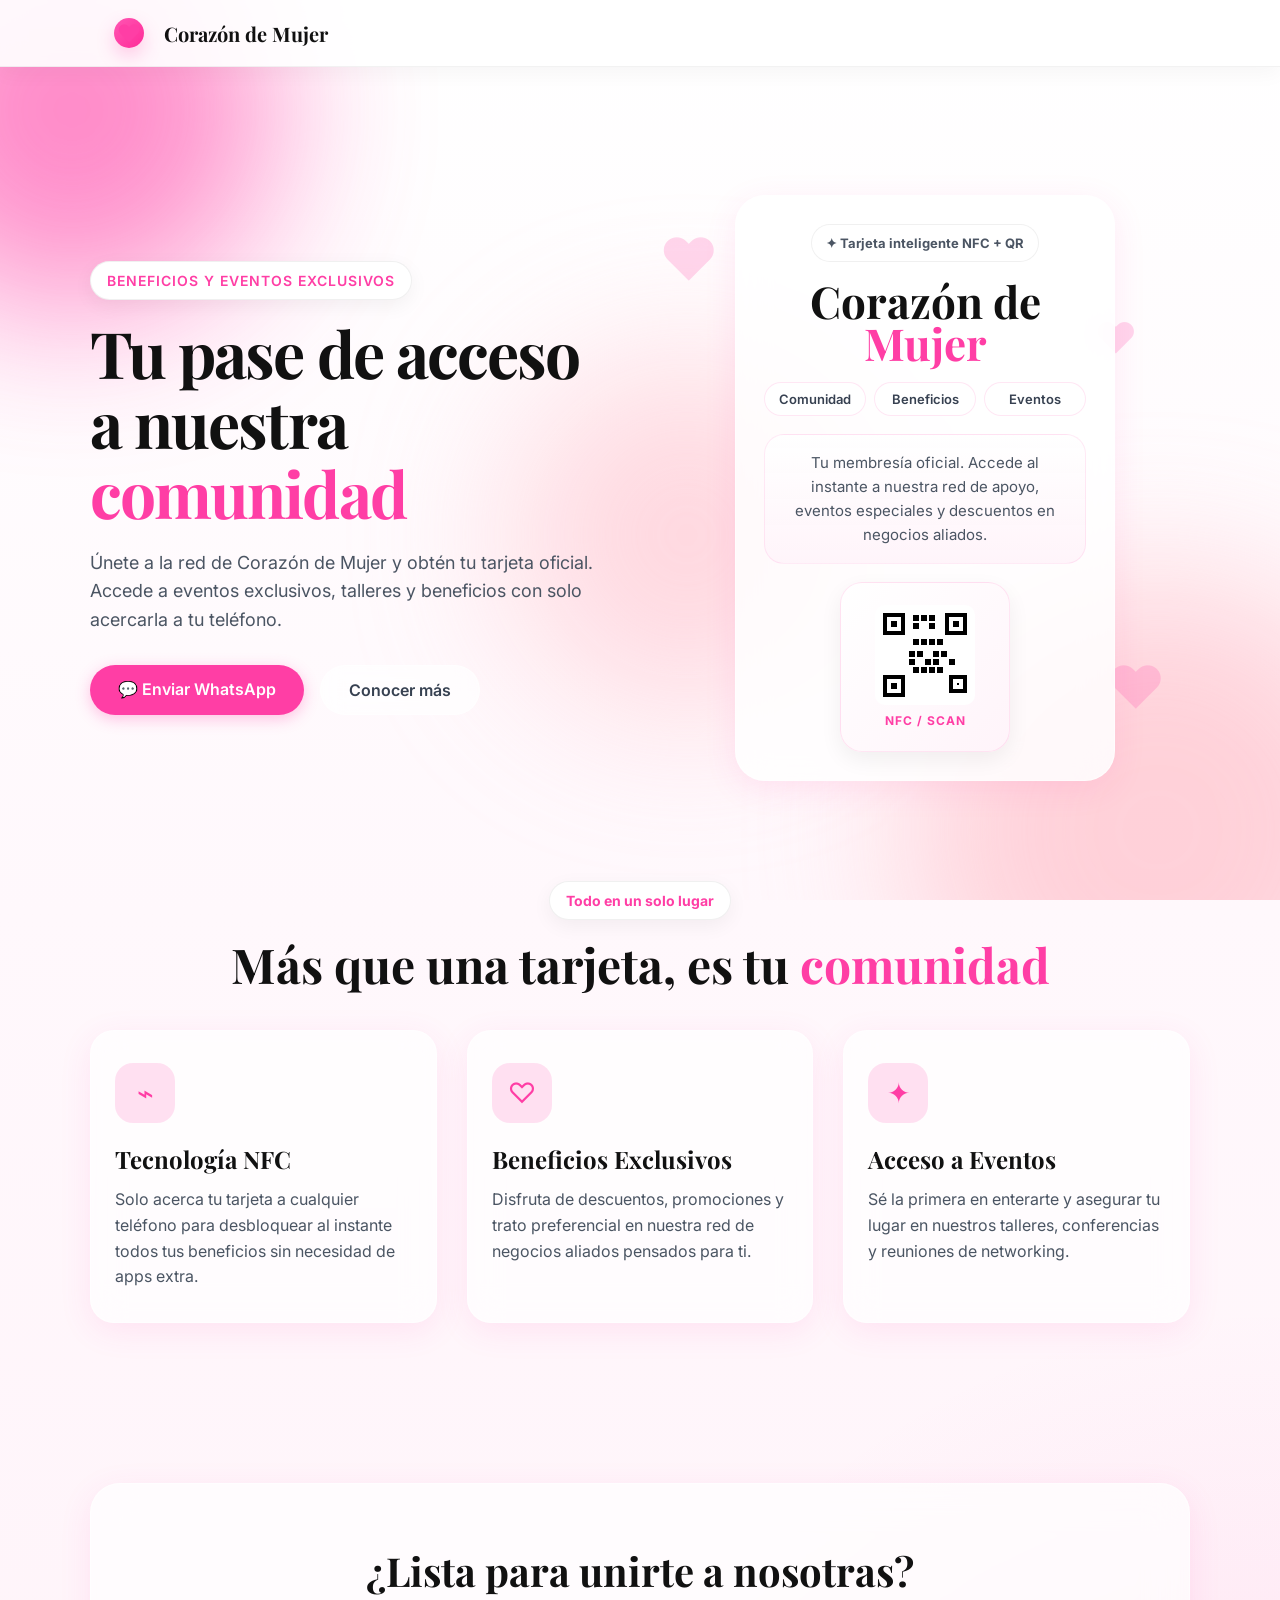
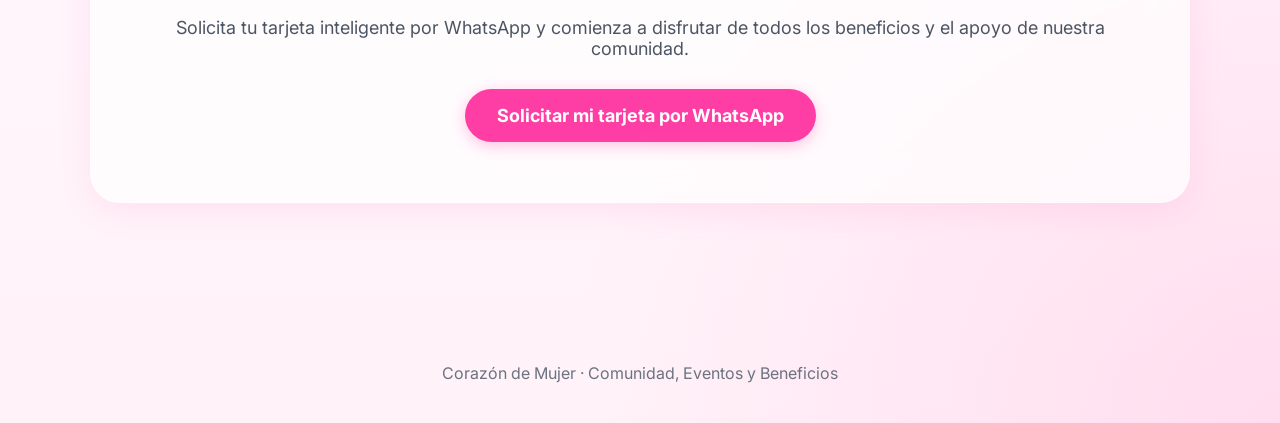
==== commit e5cf0cab: "Change WhatsApp button colors to pink theme" ====
--- a/index.html
+++ b/index.html
@@ -145,14 +145,14 @@
 
     /* Botón adaptado para WhatsApp */
     .btn-whatsapp {
-      background-color: #25D366; /* Color oficial de WhatsApp */
+      background-color: var(--rosa-brand); /* Cambiado a tu rosa */
       color: white;
-      box-shadow: 0 4px 15px rgba(37, 211, 102, 0.3);
+      box-shadow: 0 4px 15px rgba(255, 62, 165, 0.3); /* Sombra rosa */
     }
     .btn-whatsapp:hover {
-      background-color: #20bd5a;
+      background-color: #E63594; /* Un rosa ligeramente más oscuro al pasar el ratón */
       transform: translateY(-3px);
-      box-shadow: 0 8px 25px rgba(37, 211, 102, 0.4);
+      box-shadow: 0 8px 25px rgba(255, 62, 165, 0.4); /* Sombra rosa más amplia */
     }
 
     .btn-secondary {
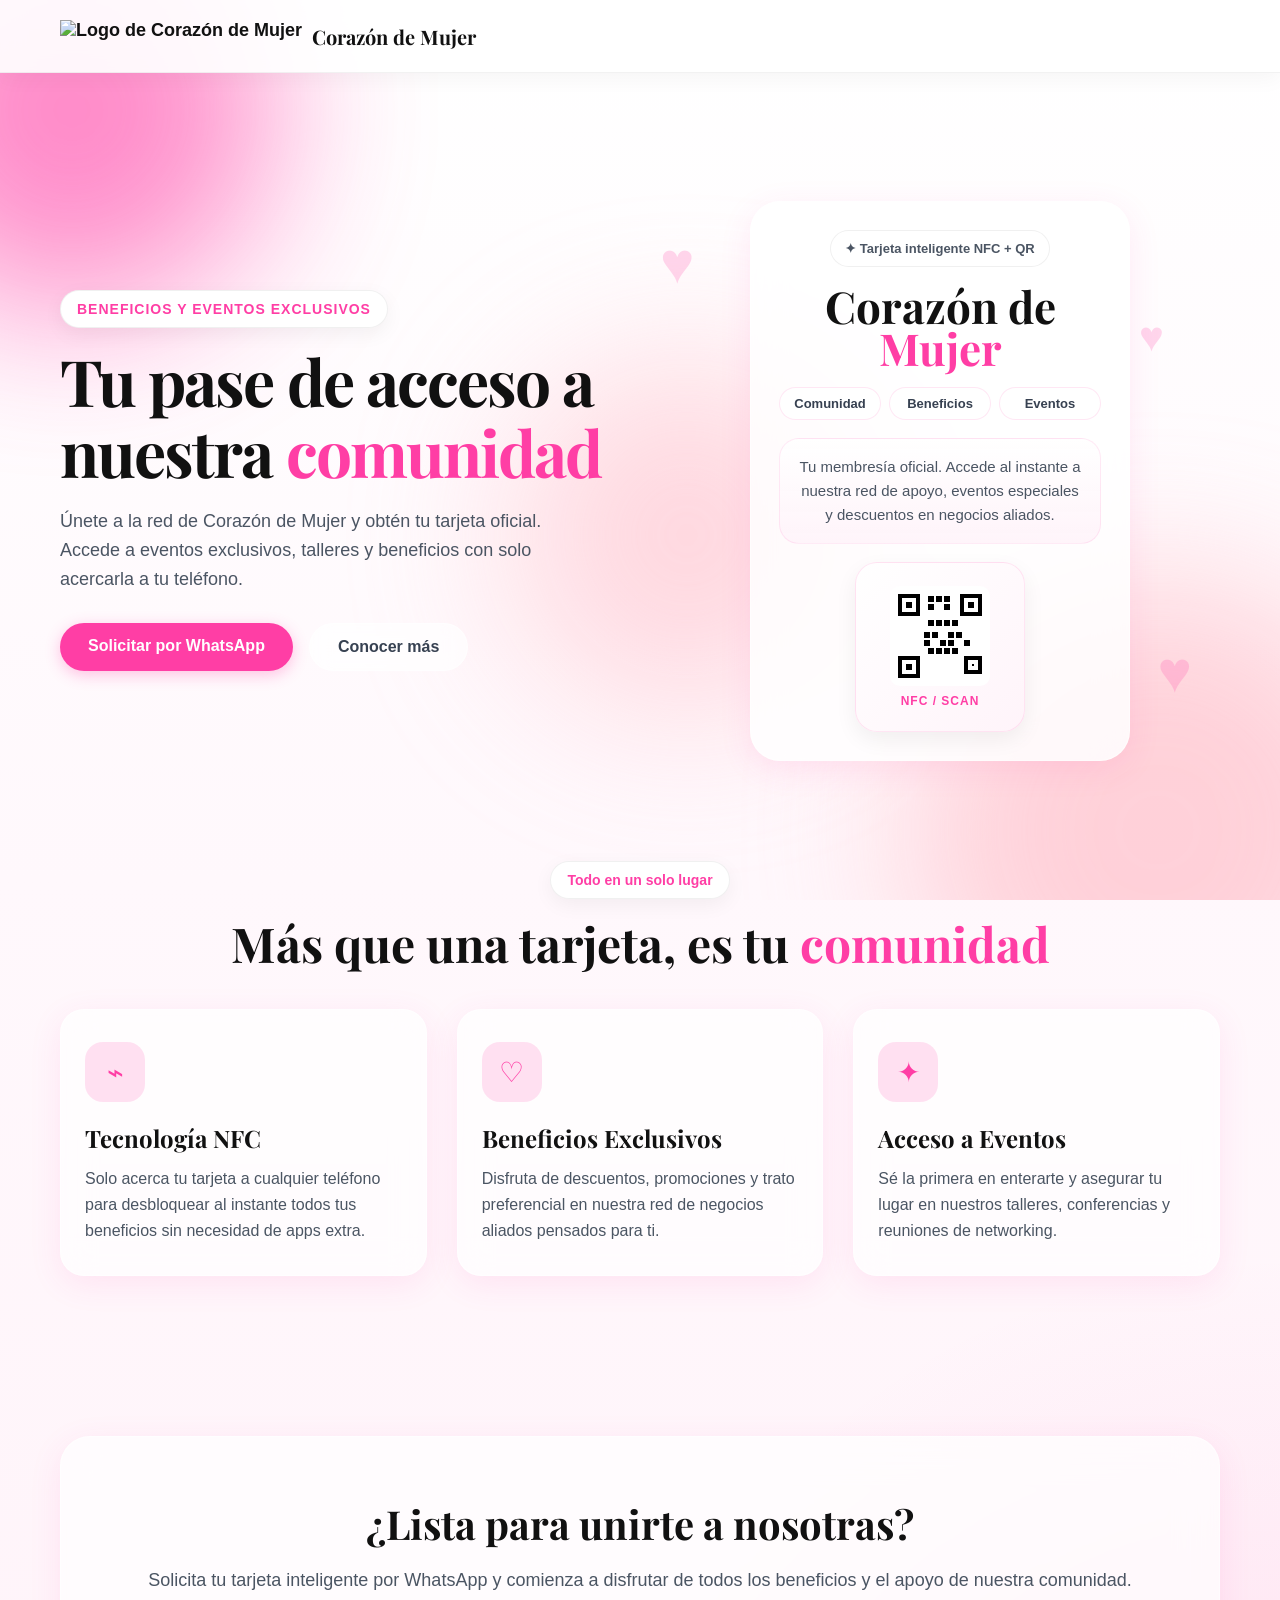
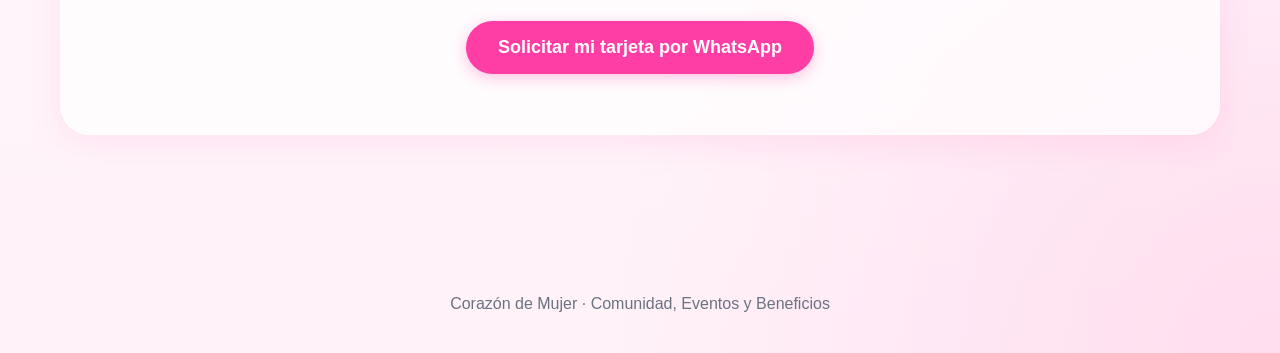
==== commit 8840b9c0: "Add favicon and update header logo" ====
--- a/index.html
+++ b/index.html
@@ -4,6 +4,9 @@
   <meta charset="UTF-8" />
   <meta name="viewport" content="width=device-width, initial-scale=1.0" />
   <title>Corazón de Mujer | Comunidad y Beneficios</title>
+  
+  <link rel="icon" type="image/png" href="logo-corazon.png">
+  
   <link rel="stylesheet" href="./style.css" />
   <style>
     /* =========================================
@@ -24,6 +27,7 @@
       overflow-x: hidden;
       position: relative;
       margin: 0;
+      font-family: sans-serif; /* Un reset básico si no carga style.css */
     }
 
     /* =========================================
@@ -93,6 +97,18 @@
     /* =========================================
        ESTRUCTURA PRINCIPAL Y COMPONENTES
        ========================================= */
+    .container {
+        max-width: 1200px;
+        margin: 0 auto;
+        padding: 0 20px;
+    }
+    
+    .site-header {
+        padding: 20px 0;
+        position: relative;
+        z-index: 100;
+    }
+
     .landing-hero {
       padding: 80px 0 40px;
       position: relative;
@@ -100,7 +116,7 @@
 
     .landing-grid {
       display: grid;
-      grid-template-columns: 1fr 1fr; /* Mejor balance 50/50 */
+      grid-template-columns: 1fr 1fr;
       gap: 40px;
       align-items: center;
     }
@@ -143,16 +159,15 @@
       transition: var(--transition-smooth);
     }
 
-    /* Botón adaptado para WhatsApp */
     .btn-whatsapp {
-      background-color: var(--rosa-brand); /* Cambiado a tu rosa */
+      background-color: var(--rosa-brand);
       color: white;
-      box-shadow: 0 4px 15px rgba(255, 62, 165, 0.3); /* Sombra rosa */
+      box-shadow: 0 4px 15px rgba(255, 62, 165, 0.3);
     }
     .btn-whatsapp:hover {
-      background-color: #E63594; /* Un rosa ligeramente más oscuro al pasar el ratón */
+      background-color: #E63594;
       transform: translateY(-3px);
-      box-shadow: 0 8px 25px rgba(255, 62, 165, 0.4); /* Sombra rosa más amplia */
+      box-shadow: 0 8px 25px rgba(255, 62, 165, 0.4);
     }
 
     .btn-secondary {
@@ -173,7 +188,6 @@
       justify-content: center;
     }
 
-    /* Corazones flotantes interactivos */
     .floating-heart {
       position: absolute;
       font-size: 58px;
@@ -187,11 +201,10 @@
     .heart-2 { bottom: 10%; right: 5%; animation-delay: 2s; }
     .heart-3 { top: 20%; right: 10%; font-size: 42px; animation-delay: 4s; }
 
-    /* Estilos inalterados de tu Preview Card + Glassmorphism */
     .preview-card {
       width: 100%;
       max-width: 380px;
-      background: rgba(255,255,255,0.85); /* Ligeramente más translúcida para el Glassmorphism */
+      background: rgba(255,255,255,0.85);
       border: 1px solid var(--glass-border);
       border-radius: 30px;
       box-shadow: var(--glass-shadow);
@@ -286,9 +299,6 @@
     }
     .preview-qr svg { width: 100px; height: 100px; }
 
-    /* =========================================
-       SECCIONES (GLASSMORPHISM)
-       ========================================= */
     .section-block {
       padding: 60px 0;
       position: relative;
@@ -355,7 +365,6 @@
       line-height: 1.6;
     }
 
-    /* CTA / Contacto */
     .contact-card {
       background: var(--glass-bg);
       backdrop-filter: blur(20px);
@@ -389,10 +398,12 @@
   <div class="page-shell">
     <header class="site-header reveal">
       <div class="site-header-inner container">
-        <div class="brand">
-          <span class="brand-heart" style="color: var(--rosa-brand); font-size: 24px;">♥</span>
-          <span class="brand-text" style="font-weight: bold; font-size: 20px; margin-left: 8px;">Corazón de Mujer</span>
+        
+        <div class="brand" style="display: flex; align-items: center; gap: 10px;">
+          <img src="logo-corazon.png" alt="Logo de Corazón de Mujer" style="height: 32px; width: auto;">
+          <span class="brand-text" style="font-weight: bold; font-size: 20px;">Corazón de Mujer</span>
         </div>
+        
       </div>
     </header>
 
@@ -409,7 +420,7 @@
 
               <div class="hero-actions">
                 <a class="btn-whatsapp" href="https://wa.me/17372339717?text=Hola,%20me%20gustaría%20unirme%20a%20la%20comunidad%20y%20solicitar%20mi%20tarjeta%20NFC%20de%20Corazón%20de%20Mujer." target="_blank">
-                  💬 Enviar WhatsApp
+                  Solicitar por WhatsApp
                 </a>
                 <a class="btn-secondary" href="#beneficios">Conocer más</a>
               </div>
@@ -526,7 +537,6 @@
 
   <script>
     document.addEventListener('DOMContentLoaded', () => {
-      // Intersection Observer (Scroll reveal)
       const reveals = document.querySelectorAll('.reveal');
       const observer = new IntersectionObserver((entries, obs) => {
         entries.forEach(entry => {
@@ -539,25 +549,21 @@
 
       reveals.forEach(el => observer.observe(el));
 
-      // Parallax sutil en elementos y fondo
       if (window.innerWidth > 960) {
         document.addEventListener('mousemove', (e) => {
           const x = (e.clientX / window.innerWidth - 0.5) * 2;
           const y = (e.clientY / window.innerHeight - 0.5) * 2;
           
-          // Mover corazones
           document.querySelectorAll('.floating-heart').forEach((heart, i) => {
             heart.style.transform = `translate(${x * (i + 1) * 20}px, ${y * (i + 1) * 20}px)`;
           });
 
-          // Inclinación 3D muy sutil en la tarjeta principal
           const card = document.querySelector('.preview-card');
           if(card) {
             card.style.transform = `perspective(1000px) rotateY(${x * 5}deg) rotateX(${-y * 5}deg) translateY(-5px)`;
           }
         });
 
-        // Resetear la inclinación de la tarjeta si el mouse sale
         document.querySelector('.landing-hero').addEventListener('mouseleave', () => {
           const card = document.querySelector('.preview-card');
           if(card) card.style.transform = `perspective(1000px) rotateY(0) rotateX(0) translateY(0)`;
